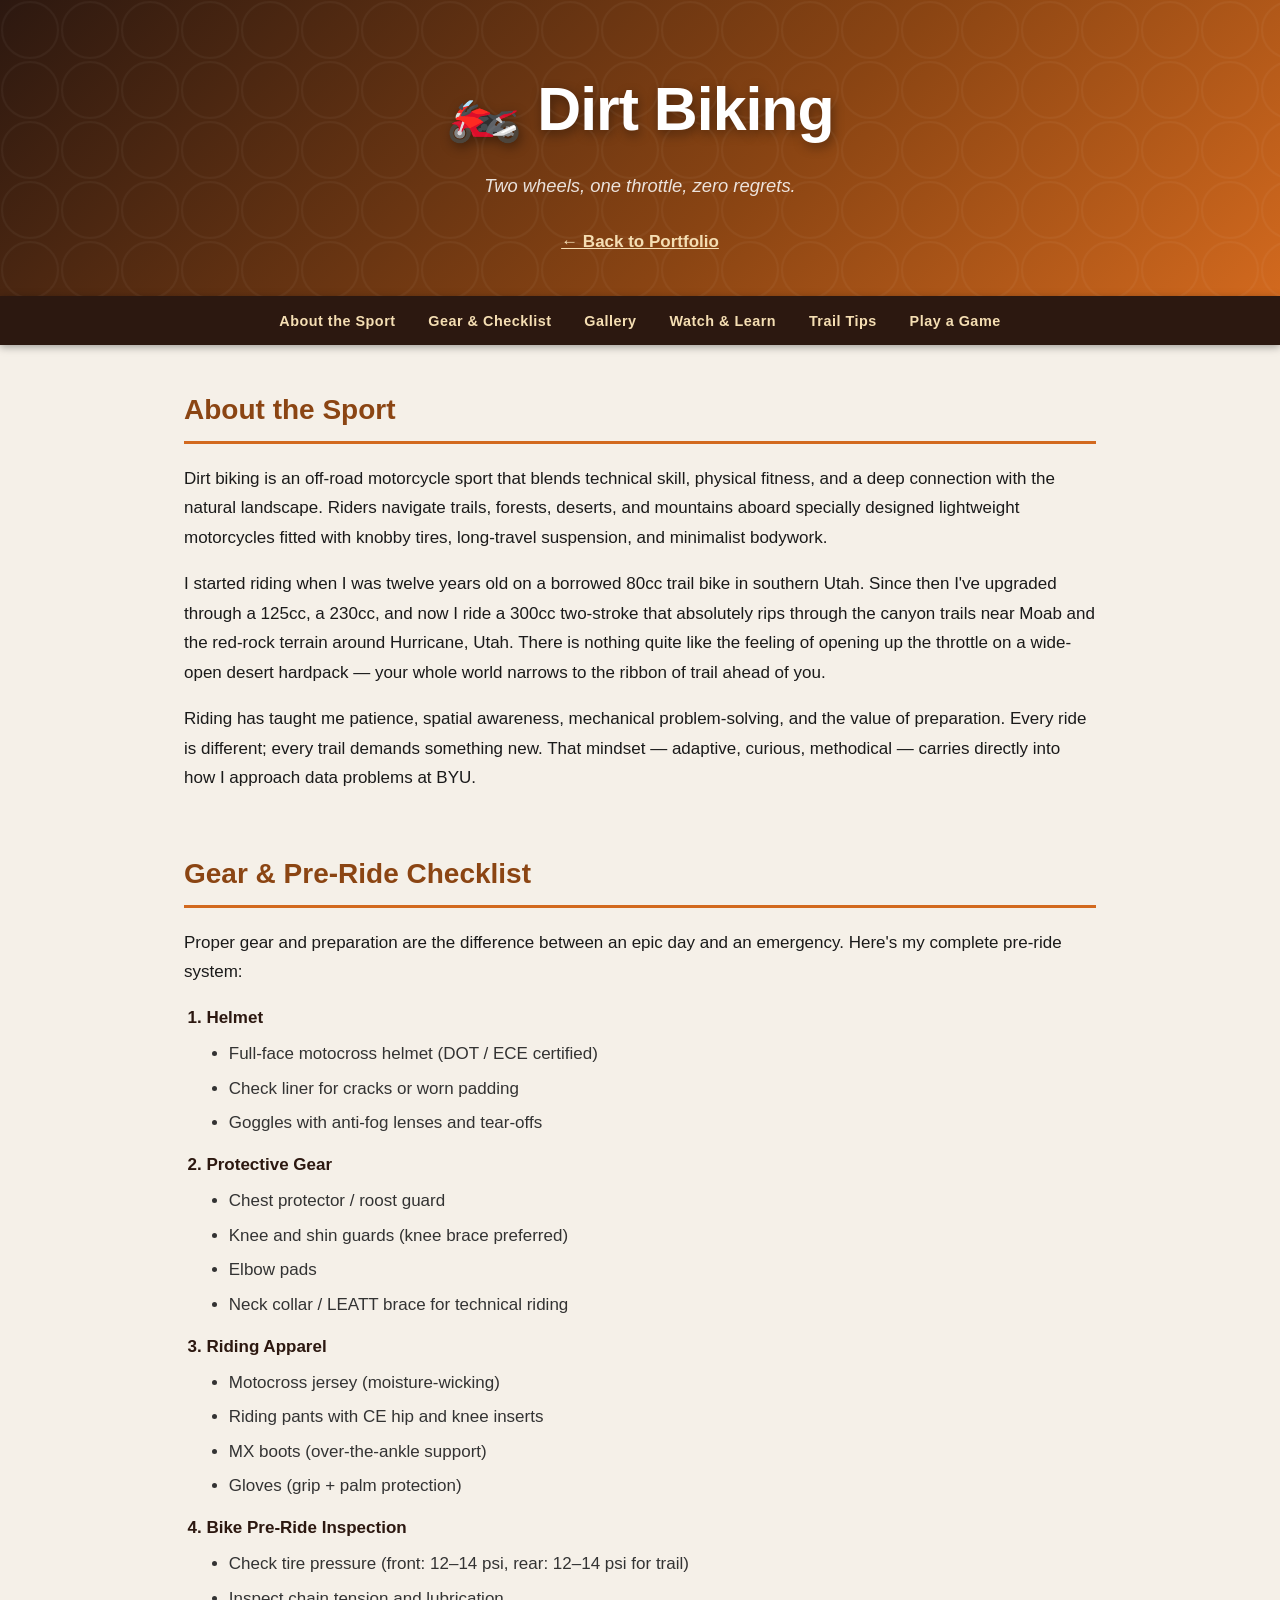
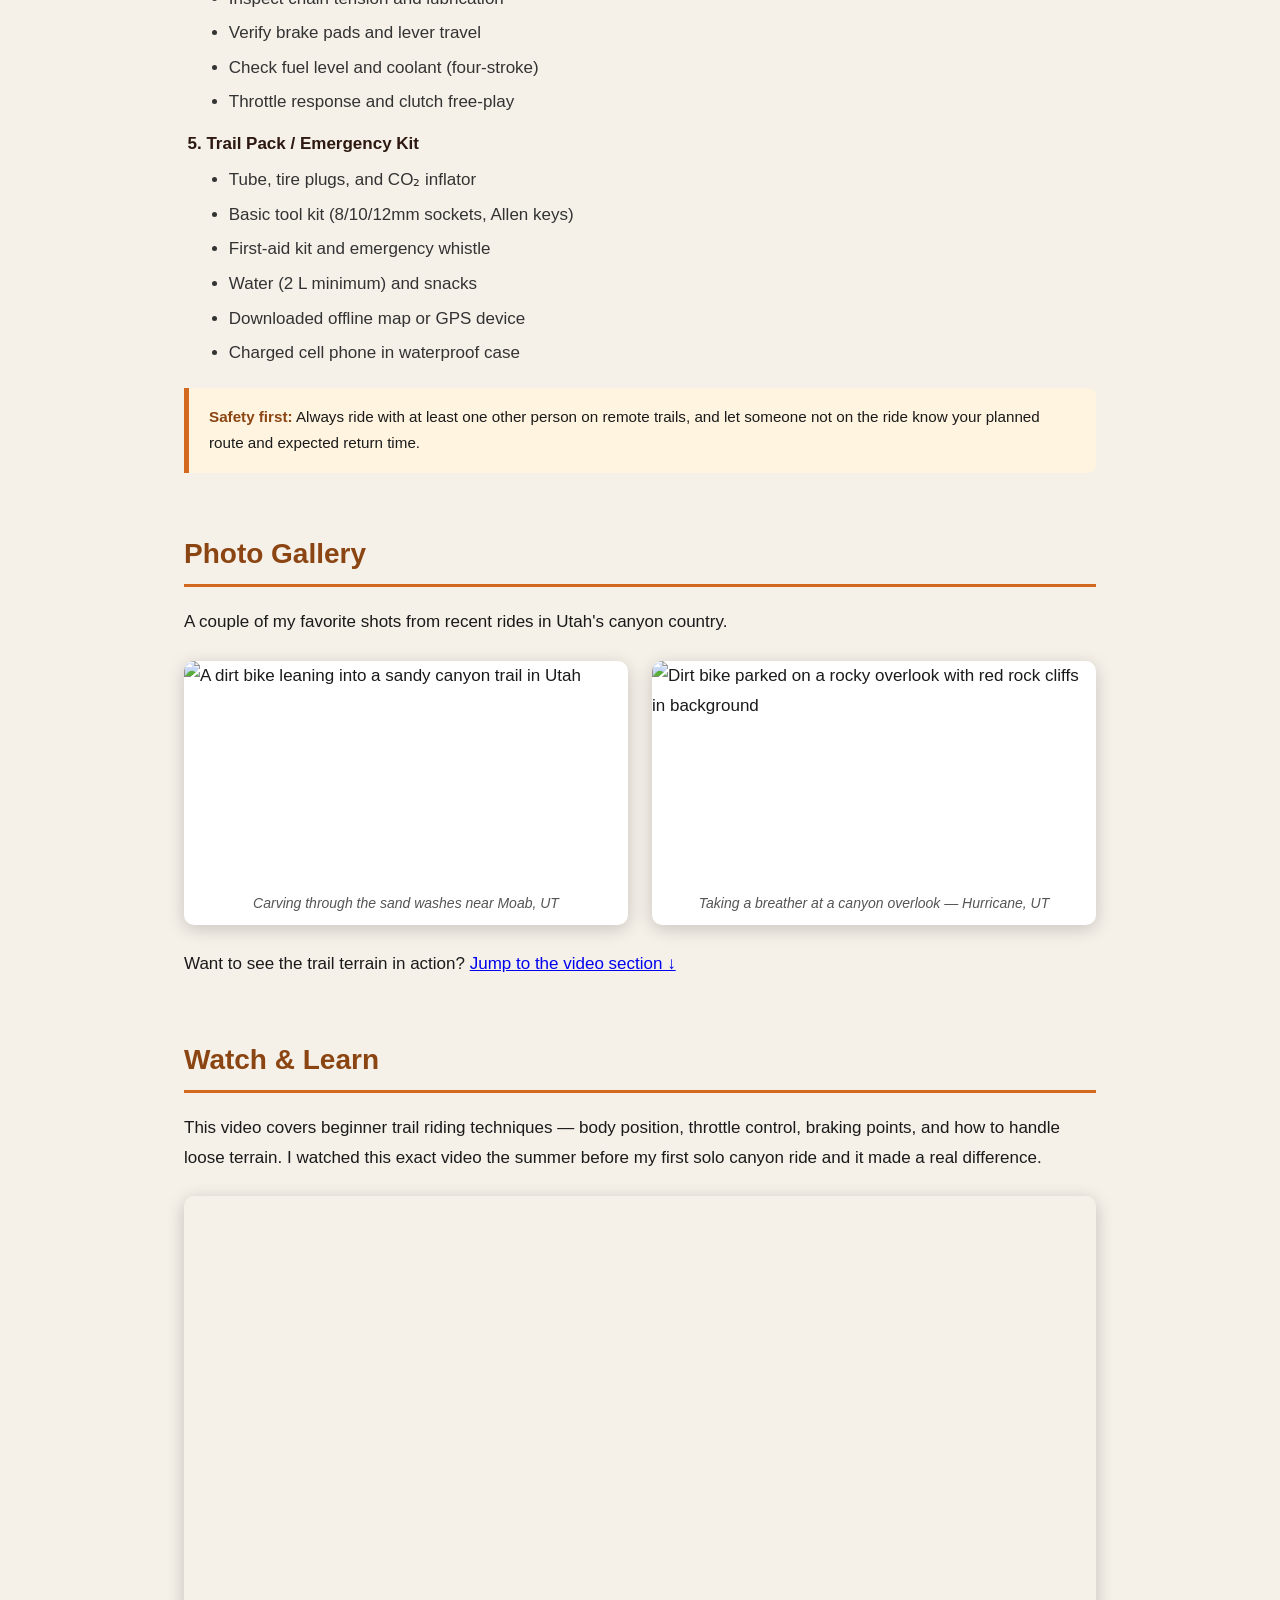
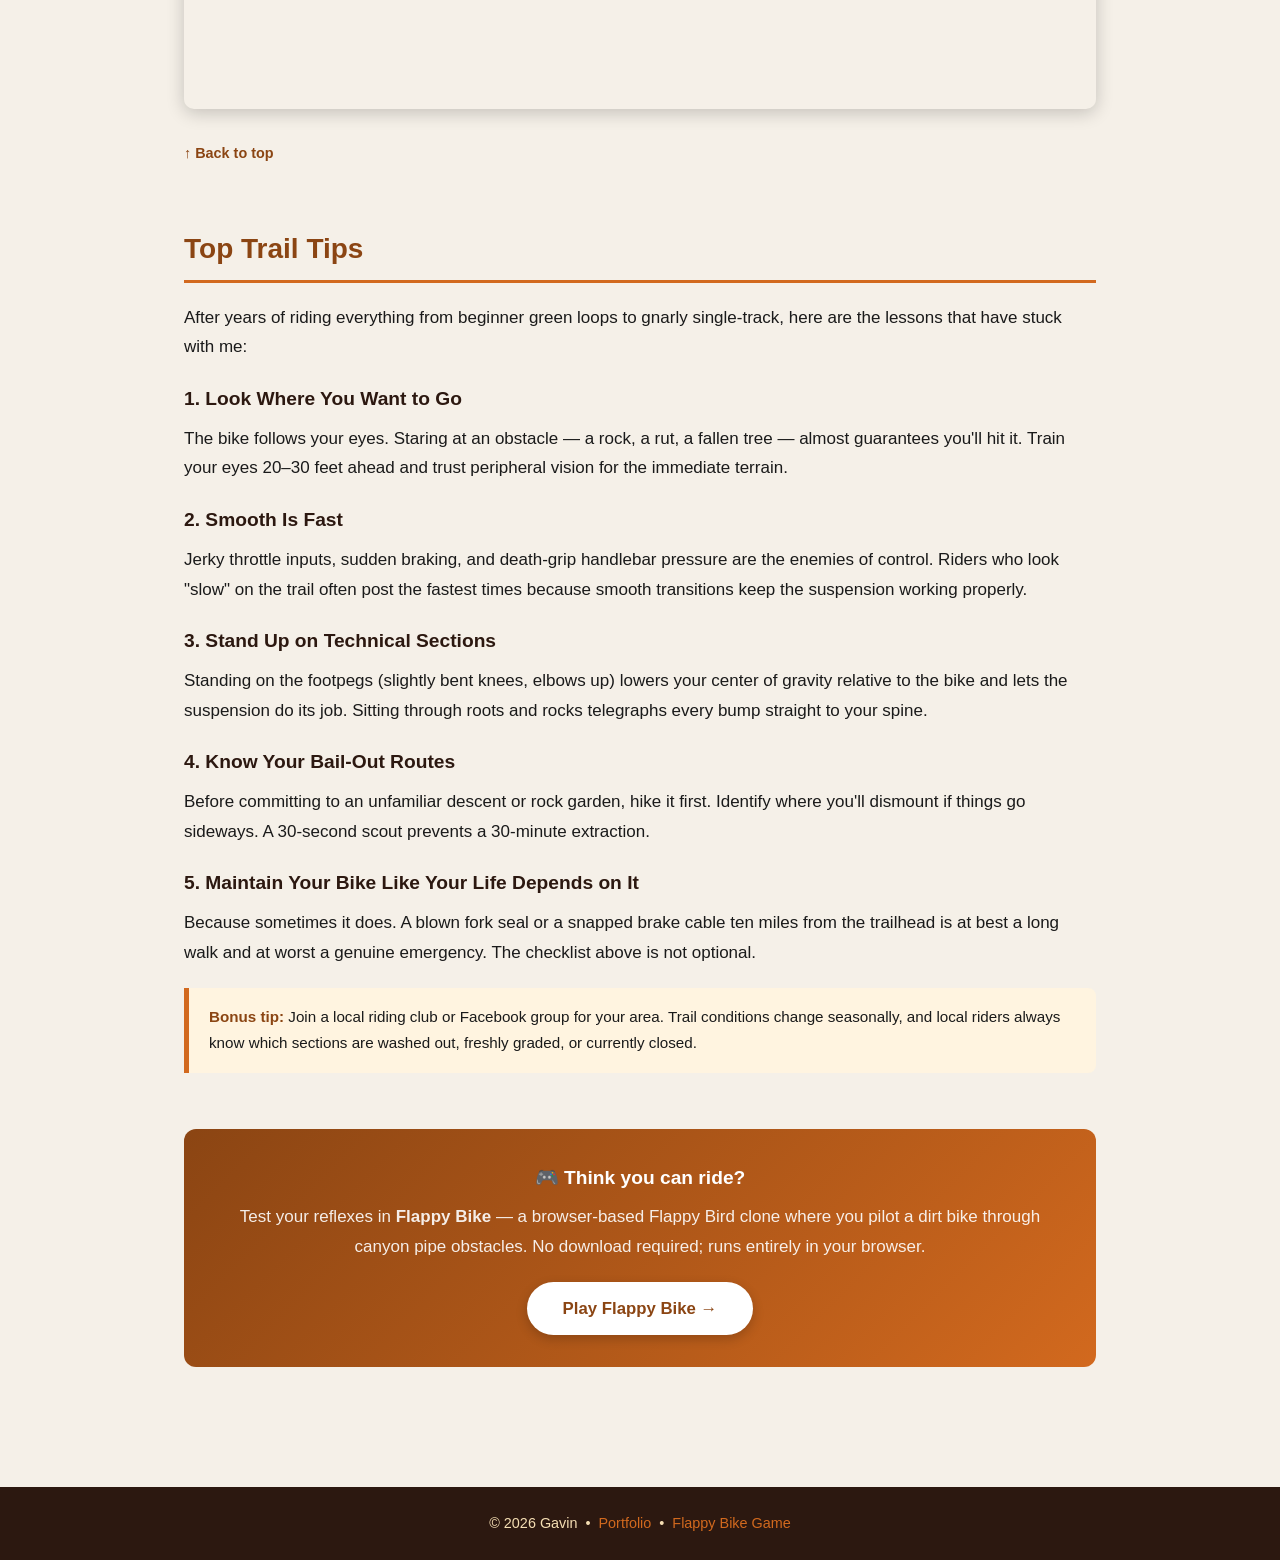
==== dirtbike.html @ 1ad8dff7 "Initial portfolio site for IS201 - index.html: Bootstrap portfolio (FitApp theme) with About, Skills" ====
<!DOCTYPE html>
<html lang="en">

<head>
    <meta charset="UTF-8">
    <meta name="viewport" content="width=device-width, initial-scale=1.0">
    <title>Dirt Biking – Gavin's Hobby Page</title>
    <!-- Custom stylesheet — NO Bootstrap used on this page -->
    <link rel="stylesheet" href="css/dirtbike.css">
</head>

<body>

    <!-- ═══════════ HERO HEADER ═══════════ -->
    <header class="site-header" id="top">
        <div class="container">
            <h1>&#x1F3CD;&#xFE0F; Dirt Biking</h1>
            <p class="tagline">Two wheels, one throttle, zero regrets.</p>
            <a href="index.html" style="color:#f5deb3;font-weight:600;text-decoration:underline;">&larr; Back to Portfolio</a>
        </div>
    </header>

    <!-- ═══════════ STICKY NAV ═══════════ -->
    <nav class="main-nav" aria-label="Page navigation">
        <ul>
            <li><a href="#about-sport">About the Sport</a></li>
            <li><a href="#gear">Gear &amp; Checklist</a></li>
            <li><a href="#gallery">Gallery</a></li>
            <li><a href="#watch">Watch &amp; Learn</a></li>
            <li><a href="#tips">Trail Tips</a></li>
            <li><a href="#game">Play a Game</a></li>
        </ul>
    </nav>

    <!-- ═══════════ MAIN CONTENT ═══════════ -->
    <main>
        <div class="container">

            <!-- ── About the Sport ── -->
            <section id="about-sport" class="anchor-target">
                <h2>About the Sport</h2>
                <p>
                    Dirt biking is an off-road motorcycle sport that blends technical skill, physical
                    fitness, and a deep connection with the natural landscape. Riders navigate trails,
                    forests, deserts, and mountains aboard specially designed lightweight motorcycles
                    fitted with knobby tires, long-travel suspension, and minimalist bodywork.
                </p>
                <p>
                    I started riding when I was twelve years old on a borrowed 80cc trail bike in
                    southern Utah. Since then I've upgraded through a 125cc, a 230cc, and now I ride
                    a 300cc two-stroke that absolutely rips through the canyon trails near Moab and
                    the red-rock terrain around Hurricane, Utah. There is nothing quite like the
                    feeling of opening up the throttle on a wide-open desert hardpack — your whole
                    world narrows to the ribbon of trail ahead of you.
                </p>
                <p>
                    Riding has taught me patience, spatial awareness, mechanical problem-solving, and
                    the value of preparation. Every ride is different; every trail demands something
                    new. That mindset — adaptive, curious, methodical — carries directly into how I
                    approach data problems at BYU.
                </p>
            </section>

            <!-- ── Gear & Checklist (ordered list with nested unordered list) ── -->
            <section id="gear" class="anchor-target">
                <h2>Gear &amp; Pre-Ride Checklist</h2>
                <p>
                    Proper gear and preparation are the difference between an epic day and an
                    emergency. Here's my complete pre-ride system:
                </p>

                <ol class="main-list">
                    <li>
                        Helmet
                        <ul>
                            <li>Full-face motocross helmet (DOT / ECE certified)</li>
                            <li>Check liner for cracks or worn padding</li>
                            <li>Goggles with anti-fog lenses and tear-offs</li>
                        </ul>
                    </li>
                    <li>
                        Protective Gear
                        <ul>
                            <li>Chest protector / roost guard</li>
                            <li>Knee and shin guards (knee brace preferred)</li>
                            <li>Elbow pads</li>
                            <li>Neck collar / LEATT brace for technical riding</li>
                        </ul>
                    </li>
                    <li>
                        Riding Apparel
                        <ul>
                            <li>Motocross jersey (moisture-wicking)</li>
                            <li>Riding pants with CE hip and knee inserts</li>
                            <li>MX boots (over-the-ankle support)</li>
                            <li>Gloves (grip + palm protection)</li>
                        </ul>
                    </li>
                    <li>
                        Bike Pre-Ride Inspection
                        <ul>
                            <li>Check tire pressure (front: 12–14 psi, rear: 12–14 psi for trail)</li>
                            <li>Inspect chain tension and lubrication</li>
                            <li>Verify brake pads and lever travel</li>
                            <li>Check fuel level and coolant (four-stroke)</li>
                            <li>Throttle response and clutch free-play</li>
                        </ul>
                    </li>
                    <li>
                        Trail Pack / Emergency Kit
                        <ul>
                            <li>Tube, tire plugs, and CO₂ inflator</li>
                            <li>Basic tool kit (8/10/12mm sockets, Allen keys)</li>
                            <li>First-aid kit and emergency whistle</li>
                            <li>Water (2 L minimum) and snacks</li>
                            <li>Downloaded offline map or GPS device</li>
                            <li>Charged cell phone in waterproof case</li>
                        </ul>
                    </li>
                </ol>

                <div class="callout">
                    <strong>Safety first:</strong> Always ride with at least one other person on
                    remote trails, and let someone not on the ride know your planned route and
                    expected return time.
                </div>
            </section>

            <!-- ── Gallery (two images) ── -->
            <section id="gallery" class="anchor-target">
                <h2>Photo Gallery</h2>
                <p>A couple of my favorite shots from recent rides in Utah's canyon country.</p>

                <div class="photo-grid">
                    <figure class="photo-card">
                        <!-- Royalty-free Unsplash dirt-bike image (no API key needed) -->
                        <img
                            src="https://images.unsplash.com/photo-1558618666-fcd25c85cd64?w=700&q=80"
                            alt="A dirt bike leaning into a sandy canyon trail in Utah">
                        <figcaption>Carving through the sand washes near Moab, UT</figcaption>
                    </figure>

                    <figure class="photo-card">
                        <img
                            src="https://images.unsplash.com/photo-1547623542-de3ff5941ddb?w=700&q=80"
                            alt="Dirt bike parked on a rocky overlook with red rock cliffs in background">
                        <figcaption>Taking a breather at a canyon overlook — Hurricane, UT</figcaption>
                    </figure>
                </div>

                <!-- On-page anchor target -->
                <p style="margin-top:1rem;">
                    Want to see the trail terrain in action?
                    <a href="#watch">Jump to the video section ↓</a>
                </p>
            </section>

            <!-- ── Embedded YouTube Video ── -->
            <section id="watch" class="anchor-target">
                <h2>Watch &amp; Learn</h2>
                <p>
                    This video covers beginner trail riding techniques — body position, throttle
                    control, braking points, and how to handle loose terrain. I watched this exact
                    video the summer before my first solo canyon ride and it made a real difference.
                </p>

                <div class="video-wrapper">
                    <!-- Embedded YouTube video (general dirt bike technique tutorial) -->
                    <iframe
                        src="https://www.youtube.com/embed/mKlp7j1JBSY"
                        title="Dirt Bike Trail Riding Tips for Beginners – YouTube"
                        allow="accelerometer; autoplay; clipboard-write; encrypted-media; gyroscope; picture-in-picture"
                        allowfullscreen>
                    </iframe>
                </div>

                <p class="back-to-top-wrap">
                    <a href="#top" class="back-to-top">&#8593; Back to top</a>
                </p>
            </section>

            <!-- ── Trail Tips ── -->
            <section id="tips" class="anchor-target">
                <h2>Top Trail Tips</h2>
                <p>
                    After years of riding everything from beginner green loops to gnarly single-track,
                    here are the lessons that have stuck with me:
                </p>

                <h3>1. Look Where You Want to Go</h3>
                <p>
                    The bike follows your eyes. Staring at an obstacle — a rock, a rut, a fallen tree
                    — almost guarantees you'll hit it. Train your eyes 20–30 feet ahead and trust
                    peripheral vision for the immediate terrain.
                </p>

                <h3>2. Smooth Is Fast</h3>
                <p>
                    Jerky throttle inputs, sudden braking, and death-grip handlebar pressure are the
                    enemies of control. Riders who look "slow" on the trail often post the fastest
                    times because smooth transitions keep the suspension working properly.
                </p>

                <h3>3. Stand Up on Technical Sections</h3>
                <p>
                    Standing on the footpegs (slightly bent knees, elbows up) lowers your center of
                    gravity relative to the bike and lets the suspension do its job. Sitting through
                    roots and rocks telegraphs every bump straight to your spine.
                </p>

                <h3>4. Know Your Bail-Out Routes</h3>
                <p>
                    Before committing to an unfamiliar descent or rock garden, hike it first. Identify
                    where you'll dismount if things go sideways. A 30-second scout prevents a 30-minute
                    extraction.
                </p>

                <h3>5. Maintain Your Bike Like Your Life Depends on It</h3>
                <p>
                    Because sometimes it does. A blown fork seal or a snapped brake cable ten miles
                    from the trailhead is at best a long walk and at worst a genuine emergency. The
                    checklist above is not optional.
                </p>

                <div class="callout">
                    <strong>Bonus tip:</strong> Join a local riding club or Facebook group for your
                    area. Trail conditions change seasonally, and local riders always know which
                    sections are washed out, freshly graded, or currently closed.
                </div>
            </section>

            <!-- ── Game CTA (link to flappybike.html) ── -->
            <section id="game" class="anchor-target">
                <div class="cta-box">
                    <h3>&#x1F3AE; Think you can ride?</h3>
                    <p>
                        Test your reflexes in <strong>Flappy Bike</strong> — a browser-based
                        Flappy Bird clone where you pilot a dirt bike through canyon pipe obstacles.
                        No download required; runs entirely in your browser.
                    </p>
                    <a href="flappybike.html" class="btn-game">Play Flappy Bike &rarr;</a>
                </div>
            </section>

        </div><!-- /container -->
    </main>

    <!-- ═══════════ FOOTER ═══════════ -->
    <footer>
        <p>
            &copy; 2026 Gavin &nbsp;&bull;&nbsp;
            <a href="index.html">Portfolio</a> &nbsp;&bull;&nbsp;
            <a href="flappybike.html">Flappy Bike Game</a>
        </p>
    </footer>

</body>
</html>
---- css/dirtbike.css ----
/* ============================================================
   dirtbike.css  –  styles for dirtbike.html
   No Bootstrap; hand-rolled from scratch.
   ============================================================ */

/* ── Reset / Base ── */
*, *::before, *::after { box-sizing: border-box; margin: 0; padding: 0; }

html { scroll-behavior: smooth; }

body {
    font-family: 'Segoe UI', Arial, sans-serif;
    font-size: 17px;
    line-height: 1.75;
    color: #1a1a1a;
    background-color: #f5f0e8;   /* warm sandy trail color */
}

/* ── Utility ── */
.container {
    max-width: 960px;
    margin: 0 auto;
    padding: 0 1.5rem;
}

.visually-hidden {
    position: absolute;
    width: 1px; height: 1px;
    overflow: hidden;
    clip: rect(0 0 0 0);
    white-space: nowrap;
}

/* ── Site Header / Hero ── */
header.site-header {
    background: linear-gradient(135deg, #2c1810 0%, #8b4513 60%, #d2691e 100%);
    color: #fff;
    padding: 3.5rem 1.5rem 2.5rem;
    text-align: center;
    position: relative;
    overflow: hidden;
}

header.site-header::before {
    content: '';
    position: absolute;
    inset: 0;
    background: url("data:image/svg+xml,%3Csvg xmlns='http://www.w3.org/2000/svg' width='60' height='60'%3E%3Ccircle cx='30' cy='30' r='28' fill='none' stroke='rgba(255,255,255,.04)' stroke-width='2'/%3E%3C/svg%3E") repeat;
    pointer-events: none;
}

header.site-header h1 {
    font-size: clamp(2rem, 6vw, 3.8rem);
    font-weight: 800;
    letter-spacing: -1px;
    text-shadow: 2px 4px 12px rgba(0,0,0,.4);
    margin-bottom: .5rem;
}

header.site-header .tagline {
    font-size: 1.15rem;
    opacity: .85;
    font-style: italic;
    margin-bottom: 1.5rem;
}

/* ── Nav Bar ── */
nav.main-nav {
    background: #2c1810;
    position: sticky;
    top: 0;
    z-index: 100;
    box-shadow: 0 2px 8px rgba(0,0,0,.35);
}

nav.main-nav ul {
    list-style: none;
    display: flex;
    flex-wrap: wrap;
    justify-content: center;
    gap: .25rem;
    padding: .6rem 1rem;
}

nav.main-nav a {
    color: #f5deb3;
    text-decoration: none;
    padding: .35rem .9rem;
    border-radius: 4px;
    font-size: .9rem;
    font-weight: 600;
    letter-spacing: .5px;
    transition: background .2s, color .2s;
}

nav.main-nav a:hover,
nav.main-nav a:focus {
    background: #d2691e;
    color: #fff;
}

/* ── Main Content ── */
main { padding: 2.5rem 0 4rem; }

section { margin-bottom: 3.5rem; }

section h2 {
    font-size: 1.75rem;
    font-weight: 700;
    color: #8b4513;
    border-bottom: 3px solid #d2691e;
    padding-bottom: .4rem;
    margin-bottom: 1.25rem;
}

section h3 {
    font-size: 1.2rem;
    font-weight: 700;
    color: #2c1810;
    margin: 1.25rem 0 .5rem;
}

section p { margin-bottom: 1rem; }

/* ── Images ── */
.photo-grid {
    display: grid;
    grid-template-columns: repeat(auto-fit, minmax(280px, 1fr));
    gap: 1.5rem;
    margin: 1.5rem 0;
}

.photo-card {
    border-radius: 10px;
    overflow: hidden;
    box-shadow: 0 4px 18px rgba(0,0,0,.18);
    background: #fff;
}

.photo-card img {
    width: 100%;
    height: 220px;
    object-fit: cover;
    display: block;
}

.photo-card figcaption {
    padding: .6rem 1rem;
    font-size: .875rem;
    color: #555;
    text-align: center;
    font-style: italic;
}

/* ── Lists ── */
ol.main-list {
    padding-left: 1.4rem;
    margin: 1rem 0;
}

ol.main-list > li {
    margin-bottom: .75rem;
    font-weight: 600;
    color: #2c1810;
}

ol.main-list > li ul {
    list-style: disc;
    padding-left: 1.4rem;
    margin-top: .4rem;
}

ol.main-list > li ul li {
    font-weight: 400;
    color: #333;
    margin-bottom: .3rem;
}

/* ── Video wrapper ── */
.video-wrapper {
    position: relative;
    padding-bottom: 56.25%;
    height: 0;
    overflow: hidden;
    border-radius: 10px;
    box-shadow: 0 4px 18px rgba(0,0,0,.2);
    margin: 1.5rem 0;
}

.video-wrapper iframe {
    position: absolute;
    top: 0; left: 0;
    width: 100%; height: 100%;
    border: none;
}

/* ── Anchor highlight ── */
.anchor-target {
    scroll-margin-top: 70px;
}

/* ── Callout / tip box ── */
.callout {
    background: #fff4e0;
    border-left: 5px solid #d2691e;
    border-radius: 0 8px 8px 0;
    padding: 1rem 1.25rem;
    margin: 1.25rem 0;
    font-size: .95rem;
}

.callout strong { color: #8b4513; }

/* ── CTA / Game link ── */
.cta-box {
    background: linear-gradient(135deg, #8b4513, #d2691e);
    color: #fff;
    border-radius: 12px;
    padding: 2rem;
    text-align: center;
    margin-top: 1.5rem;
}

.cta-box h3 { color: #fff; margin-top: 0; }
.cta-box p  { opacity: .9; margin-bottom: 1.25rem; }

.btn-game {
    display: inline-block;
    background: #fff;
    color: #8b4513;
    font-weight: 700;
    font-size: 1.05rem;
    padding: .75rem 2.2rem;
    border-radius: 50px;
    text-decoration: none;
    box-shadow: 0 4px 12px rgba(0,0,0,.2);
    transition: transform .2s, box-shadow .2s;
}

.btn-game:hover, .btn-game:focus {
    transform: translateY(-3px);
    box-shadow: 0 7px 20px rgba(0,0,0,.3);
}

/* ── Back-to-top anchor link ── */
.back-to-top {
    display: inline-block;
    color: #8b4513;
    font-weight: 600;
    text-decoration: none;
    font-size: .9rem;
    margin-top: .5rem;
}

.back-to-top:hover { text-decoration: underline; }

/* ── Footer ── */
footer {
    background: #2c1810;
    color: #f5deb3;
    text-align: center;
    padding: 1.5rem 1rem;
    font-size: .9rem;
}

footer a { color: #d2691e; text-decoration: none; }
footer a:hover { text-decoration: underline; }

/* ── Responsive tweaks ── */
@media (max-width: 600px) {
    header.site-header { padding: 2.5rem 1rem 2rem; }
    section h2         { font-size: 1.45rem; }
}
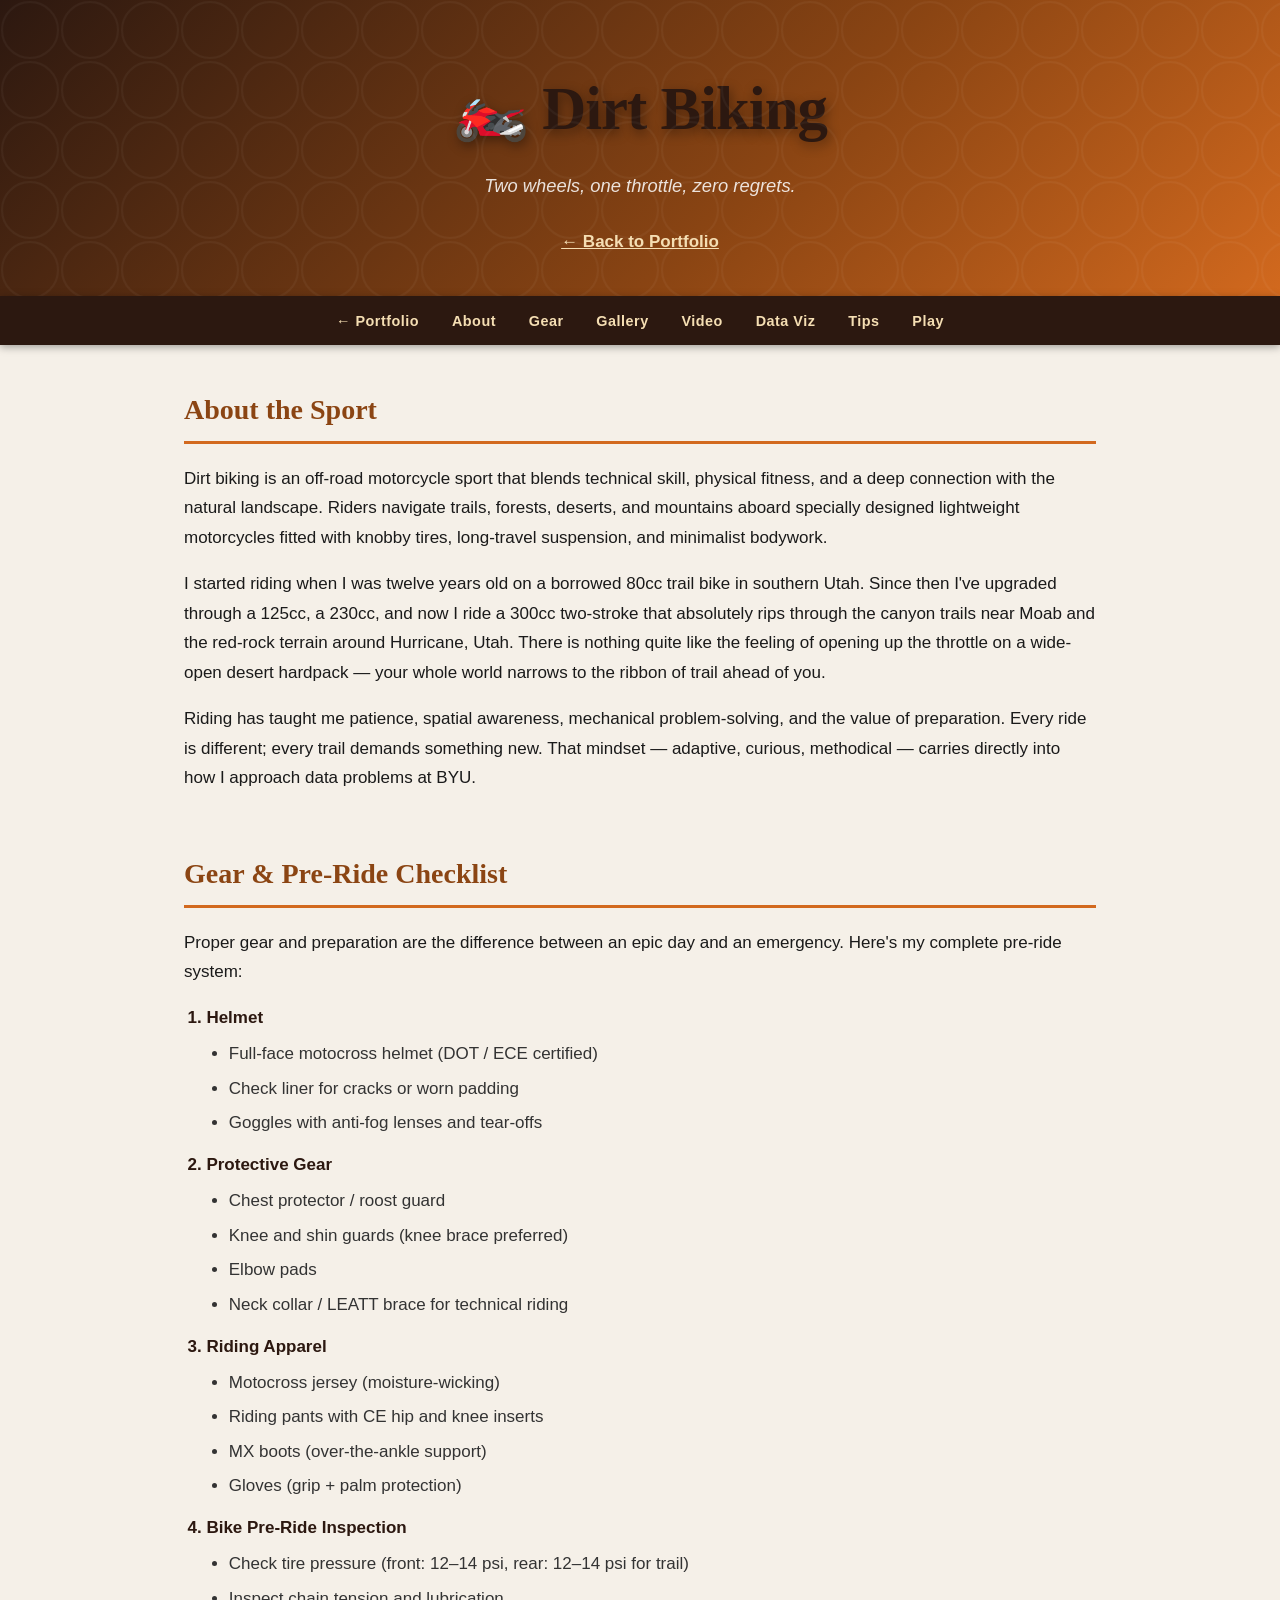
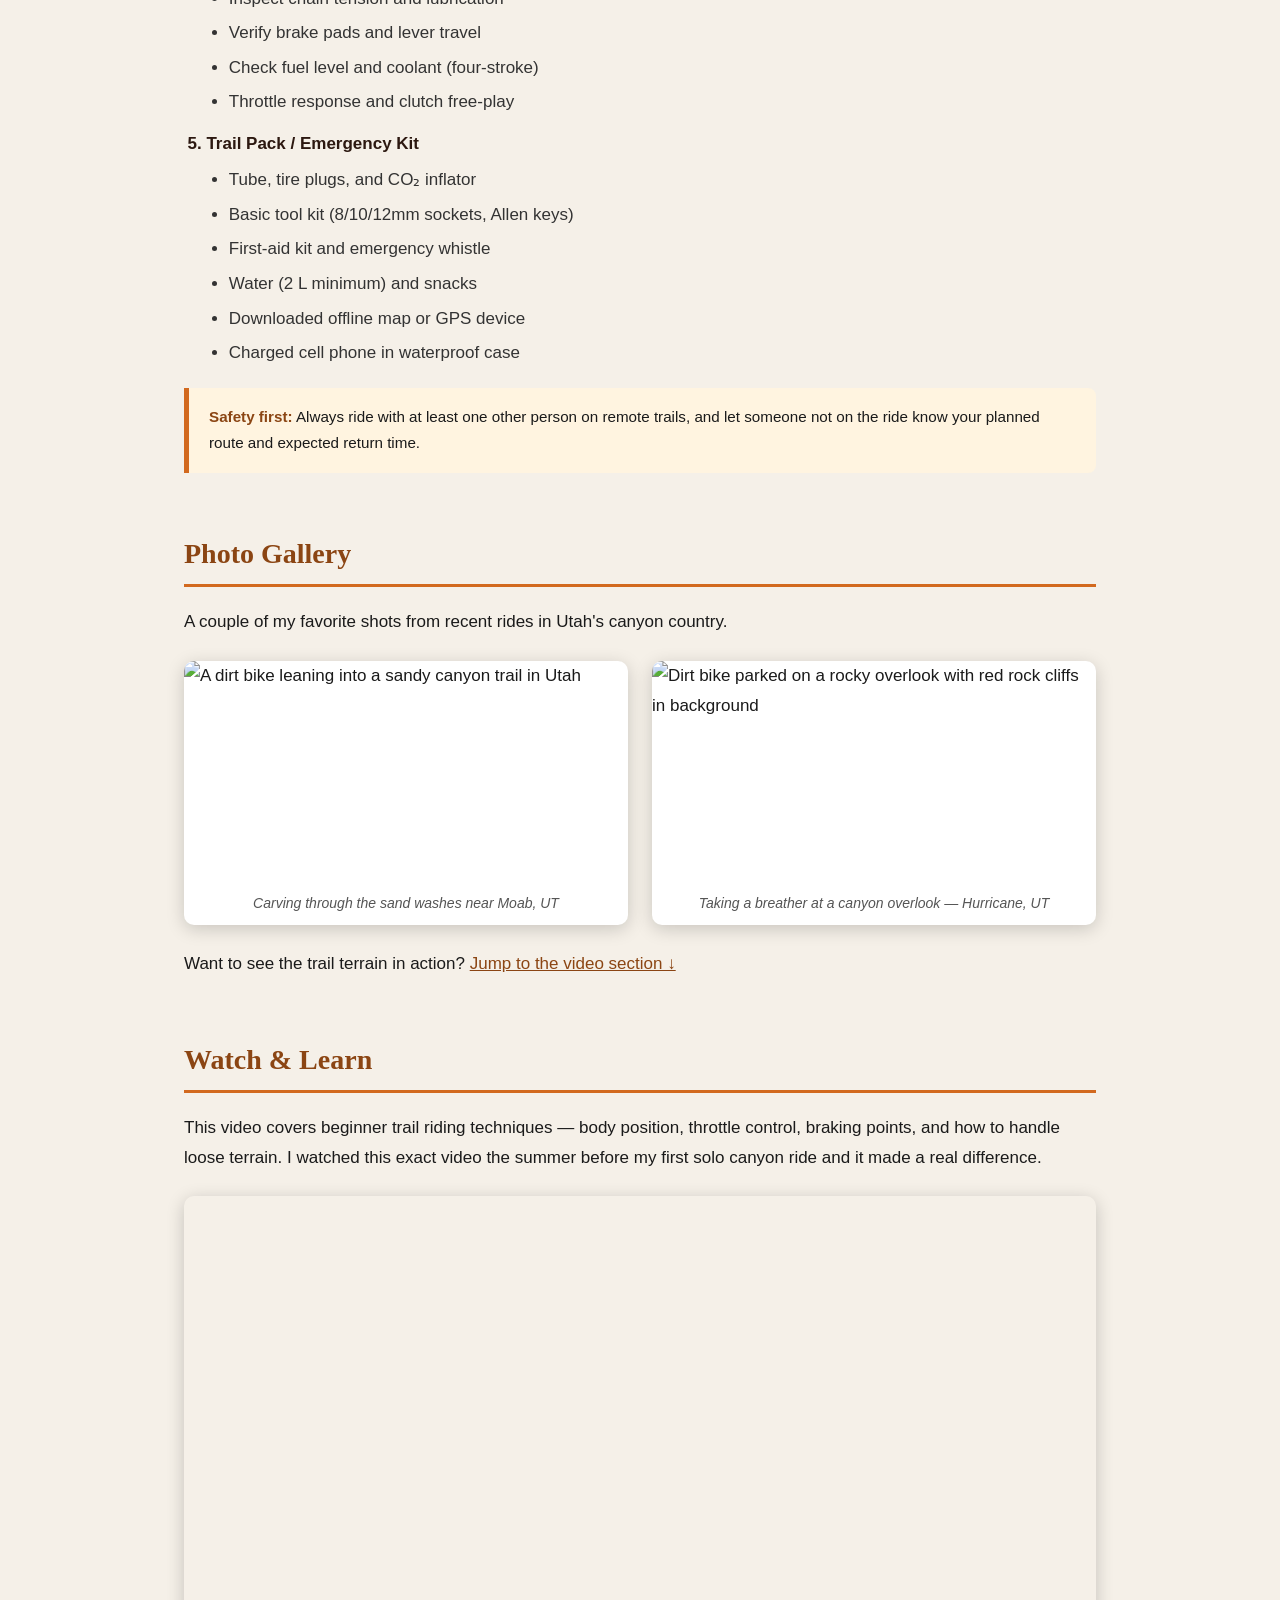
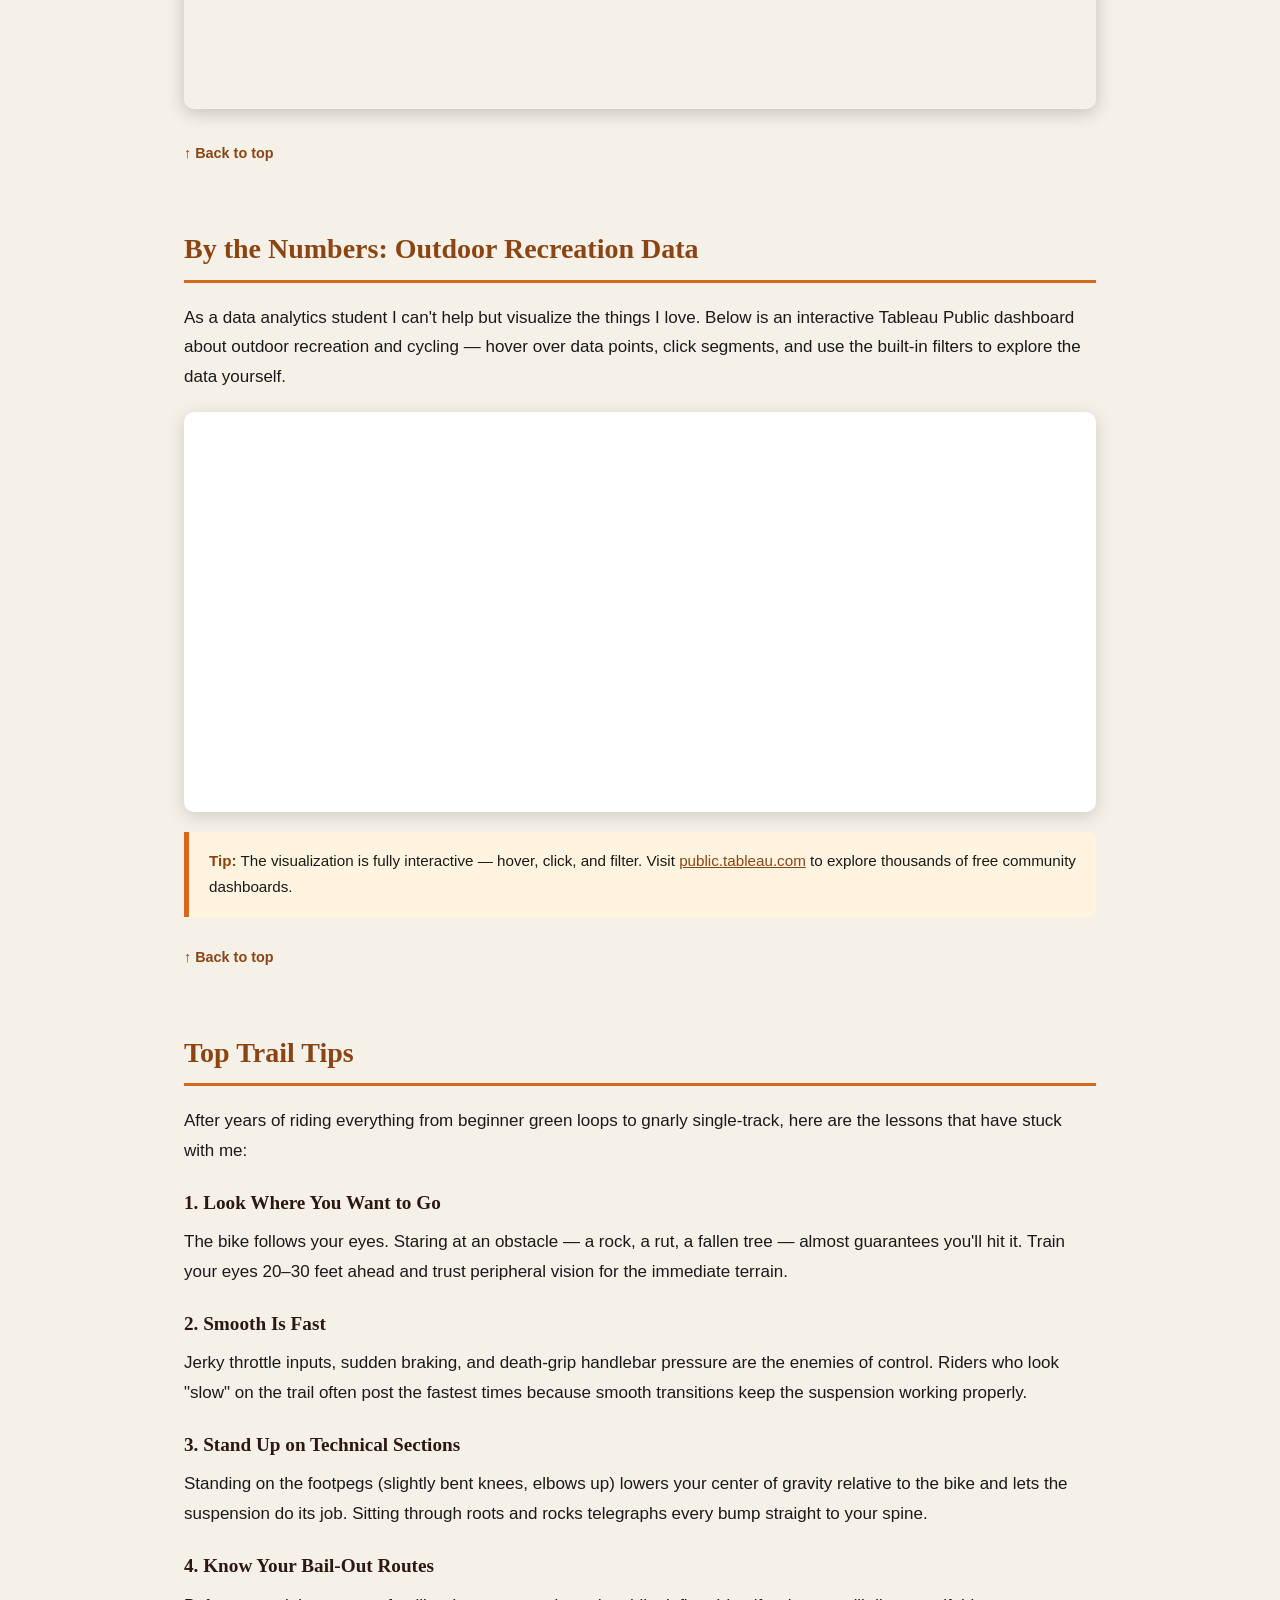
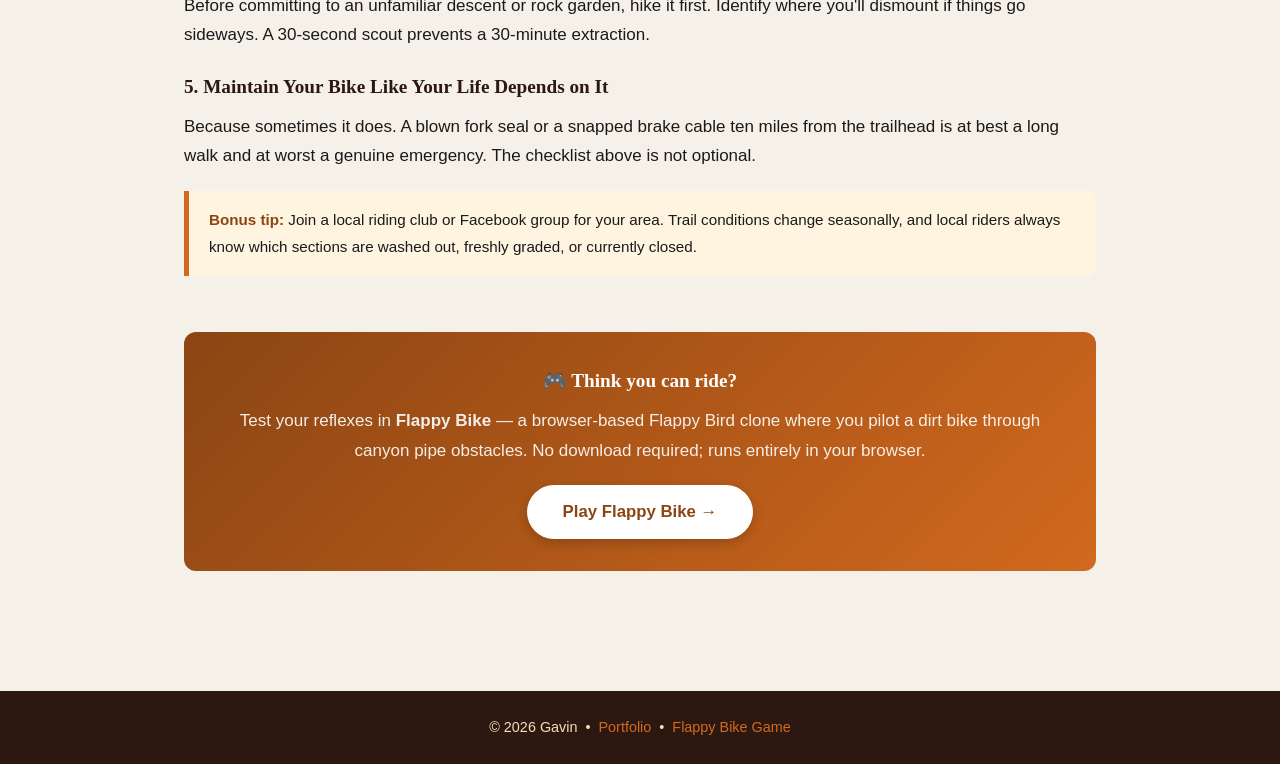
==== commit 9d054bb8: "Simplify portfolio, add game to home page, add Tableau embed - index.html: cut to 3 sections (Hero, " ====
--- a/dirtbike.html
+++ b/dirtbike.html
@@ -23,12 +23,14 @@
     <!-- ═══════════ STICKY NAV ═══════════ -->
     <nav class="main-nav" aria-label="Page navigation">
         <ul>
-            <li><a href="#about-sport">About the Sport</a></li>
-            <li><a href="#gear">Gear &amp; Checklist</a></li>
+            <li><a href="index.html">&#8592; Portfolio</a></li>
+            <li><a href="#about-sport">About</a></li>
+            <li><a href="#gear">Gear</a></li>
             <li><a href="#gallery">Gallery</a></li>
-            <li><a href="#watch">Watch &amp; Learn</a></li>
-            <li><a href="#tips">Trail Tips</a></li>
-            <li><a href="#game">Play a Game</a></li>
+            <li><a href="#watch">Video</a></li>
+            <li><a href="#data">Data Viz</a></li>
+            <li><a href="#tips">Tips</a></li>
+            <li><a href="#game">Play</a></li>
         </ul>
     </nav>
 
@@ -175,6 +177,72 @@
                 </div>
 
                 <p class="back-to-top-wrap">
+                    <a href="#top" class="back-to-top">&#8593; Back to top</a>
+                </p>
+            </section>
+
+            <!-- ── Tableau Data Visualization ── -->
+            <section id="data" class="anchor-target">
+                <h2>By the Numbers: Outdoor Recreation Data</h2>
+                <p>
+                    As a data analytics student I can't help but visualize the things I love.
+                    Below is an interactive Tableau Public dashboard about outdoor recreation
+                    and cycling — hover over data points, click segments, and use the built-in
+                    filters to explore the data yourself.
+                </p>
+
+                <!--
+                    TABLEAU EMBED
+                    To swap this for a different viz:
+                      1. Go to public.tableau.com and open any visualization.
+                      2. Click the Share icon → "Embed Code".
+                      3. Paste the <object> block below in place of this one
+                         and update the script's getElementById() ID to match.
+                -->
+                <div class="tableau-wrap">
+                    <div class='tableauPlaceholder' id='viz1700000000001' style='position:relative'>
+                        <noscript>
+                            <a href='https://public.tableau.com/'>
+                                <img alt='Outdoor Recreation Dashboard'
+                                     src='https://public.tableau.com/static/images/XX/XX/1_rss.png'
+                                     style='border:none' />
+                            </a>
+                        </noscript>
+                        <object class='tableauViz' style='display:none;'>
+                            <param name='host_url'            value='https%3A%2F%2Fpublic.tableau.com%2F' />
+                            <param name='embed_code_version'  value='3' />
+                            <param name='site_root'           value='' />
+                            <param name='name'                value='OutdoorRecreationbyState/Dashboard1' />
+                            <param name='tabs'                value='no' />
+                            <param name='toolbar'             value='yes' />
+                            <param name='animate_transition'  value='yes' />
+                            <param name='display_static_image' value='yes' />
+                            <param name='display_spinner'     value='yes' />
+                            <param name='display_overlay'     value='yes' />
+                            <param name='display_count'       value='yes' />
+                            <param name='language'            value='en-US' />
+                        </object>
+                    </div>
+                    <script type='text/javascript'>
+                        (function() {
+                            var divElement  = document.getElementById('viz1700000000001');
+                            var vizElement  = divElement.getElementsByTagName('object')[0];
+                            vizElement.style.width  = '100%';
+                            vizElement.style.height = Math.round(divElement.offsetWidth * 0.65) + 'px';
+                            var scriptElement       = document.createElement('script');
+                            scriptElement.src       = 'https://public.tableau.com/javascripts/api/viz_v1.js';
+                            vizElement.parentNode.insertBefore(scriptElement, vizElement);
+                        })();
+                    </script>
+                </div>
+
+                <div class="callout" style="margin-top:1rem;">
+                    <strong>Tip:</strong> The visualization is fully interactive — hover, click, and filter.
+                    Visit <a href="https://public.tableau.com" target="_blank" style="color:#8b4513;">public.tableau.com</a>
+                    to explore thousands of free community dashboards.
+                </div>
+
+                <p class="back-to-top-wrap" style="margin-top:.75rem;">
                     <a href="#top" class="back-to-top">&#8593; Back to top</a>
                 </p>
             </section>
--- a/css/dirtbike.css
+++ b/css/dirtbike.css
@@ -8,12 +8,28 @@
 
 html { scroll-behavior: smooth; }
 
+/* STYLE 1: body — font-family + font-color + background-color */
 body {
-    font-family: 'Segoe UI', Arial, sans-serif;
+    font-family: 'Segoe UI', Arial, sans-serif;   /* font-family definition */
     font-size: 17px;
     line-height: 1.75;
-    color: #1a1a1a;
-    background-color: #f5f0e8;   /* warm sandy trail color */
+    color: #1a1a1a;                               /* font-color definition */
+    background-color: #f5f0e8;                    /* custom background color */
+}
+
+/* STYLE 2: headings — font-family override + font-color */
+h1, h2, h3, h4, h5, h6 {
+    font-family: Georgia, 'Times New Roman', serif;  /* different font-family for headings */
+    color: #2c1810;                                  /* font-color definition */
+}
+
+/* STYLE 3: links — font-color */
+a {
+    color: #8b4513;                               /* font-color for links */
+}
+
+a:hover {
+    color: #d2691e;
 }
 
 /* ── Utility ── */
@@ -242,6 +258,16 @@
     box-shadow: 0 7px 20px rgba(0,0,0,.3);
 }
 
+/* STYLE 4 (div for positioning): Tableau embed container */
+.tableau-wrap {
+    background: #fff;
+    border-radius: 10px;
+    overflow: hidden;
+    box-shadow: 0 4px 18px rgba(0,0,0,.15);
+    min-height: 400px;
+    margin: 1.25rem 0;
+}
+
 /* ── Back-to-top anchor link ── */
 .back-to-top {
     display: inline-block;
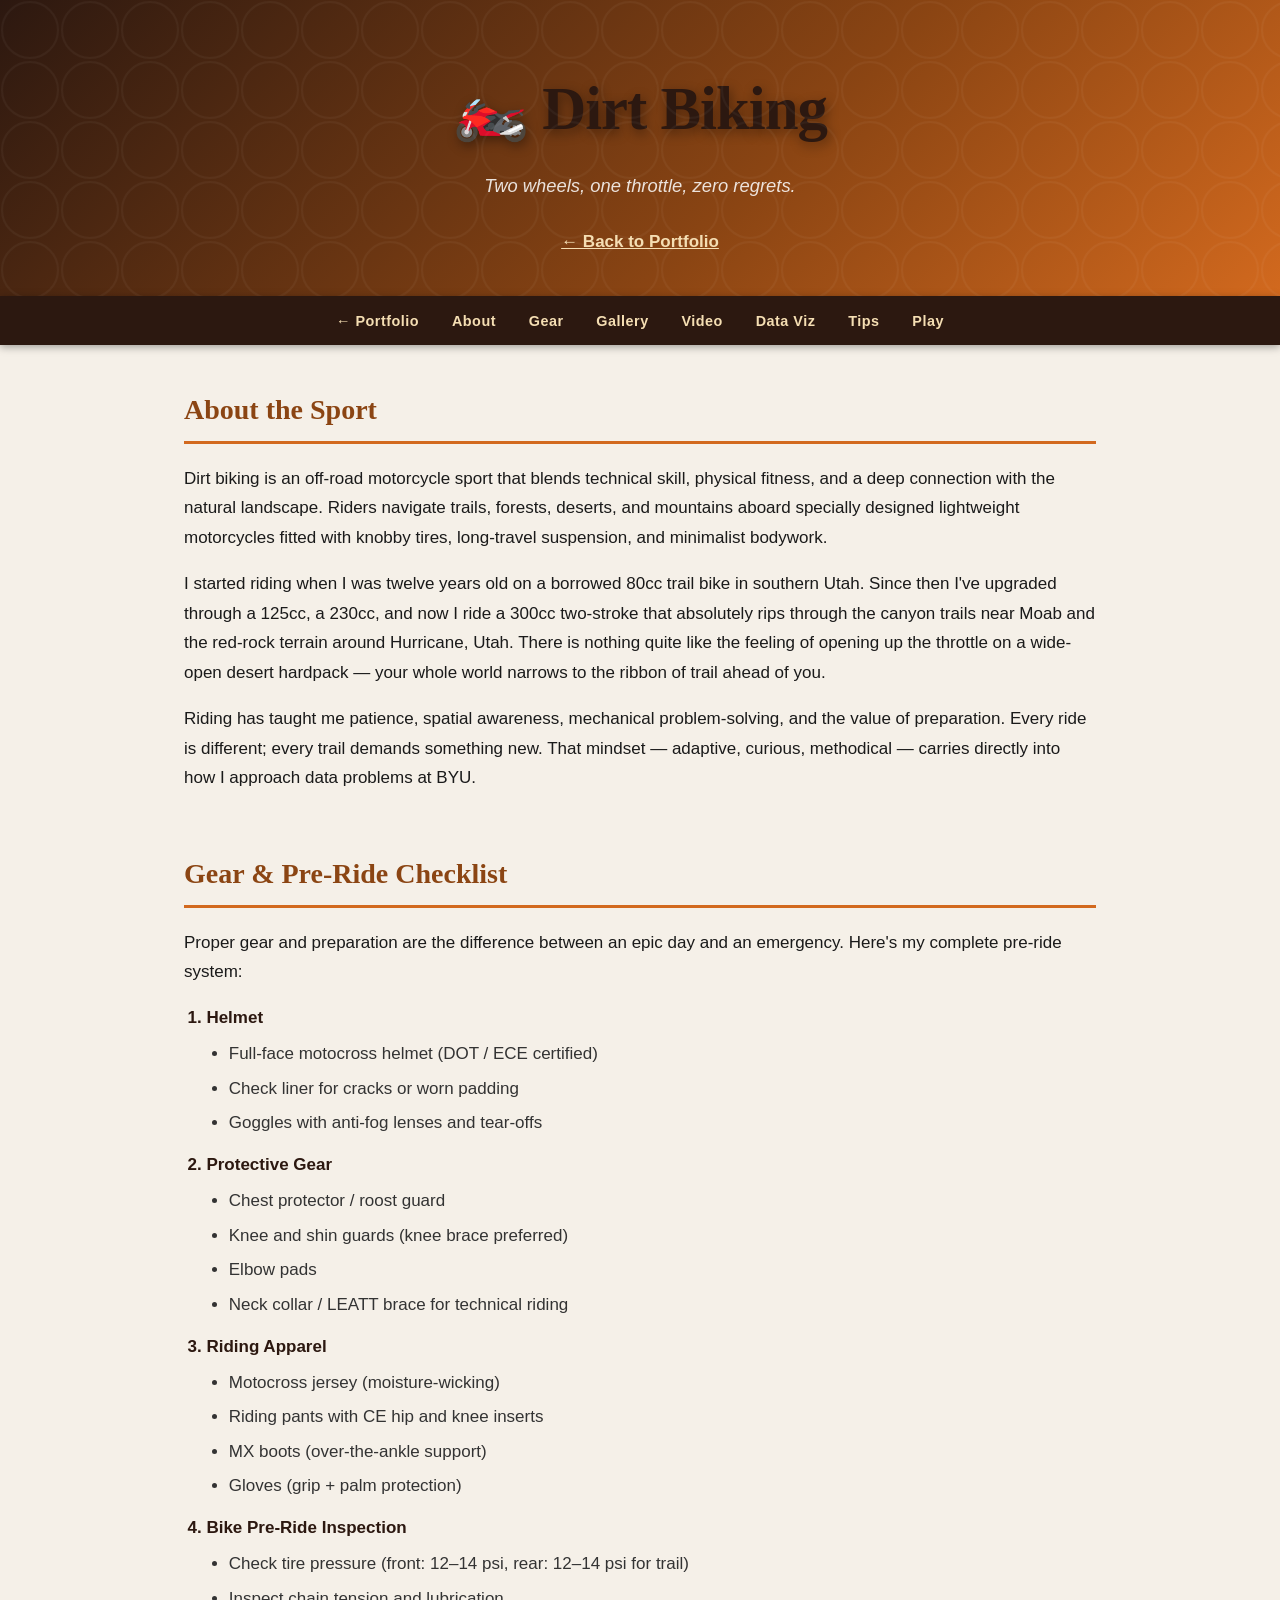
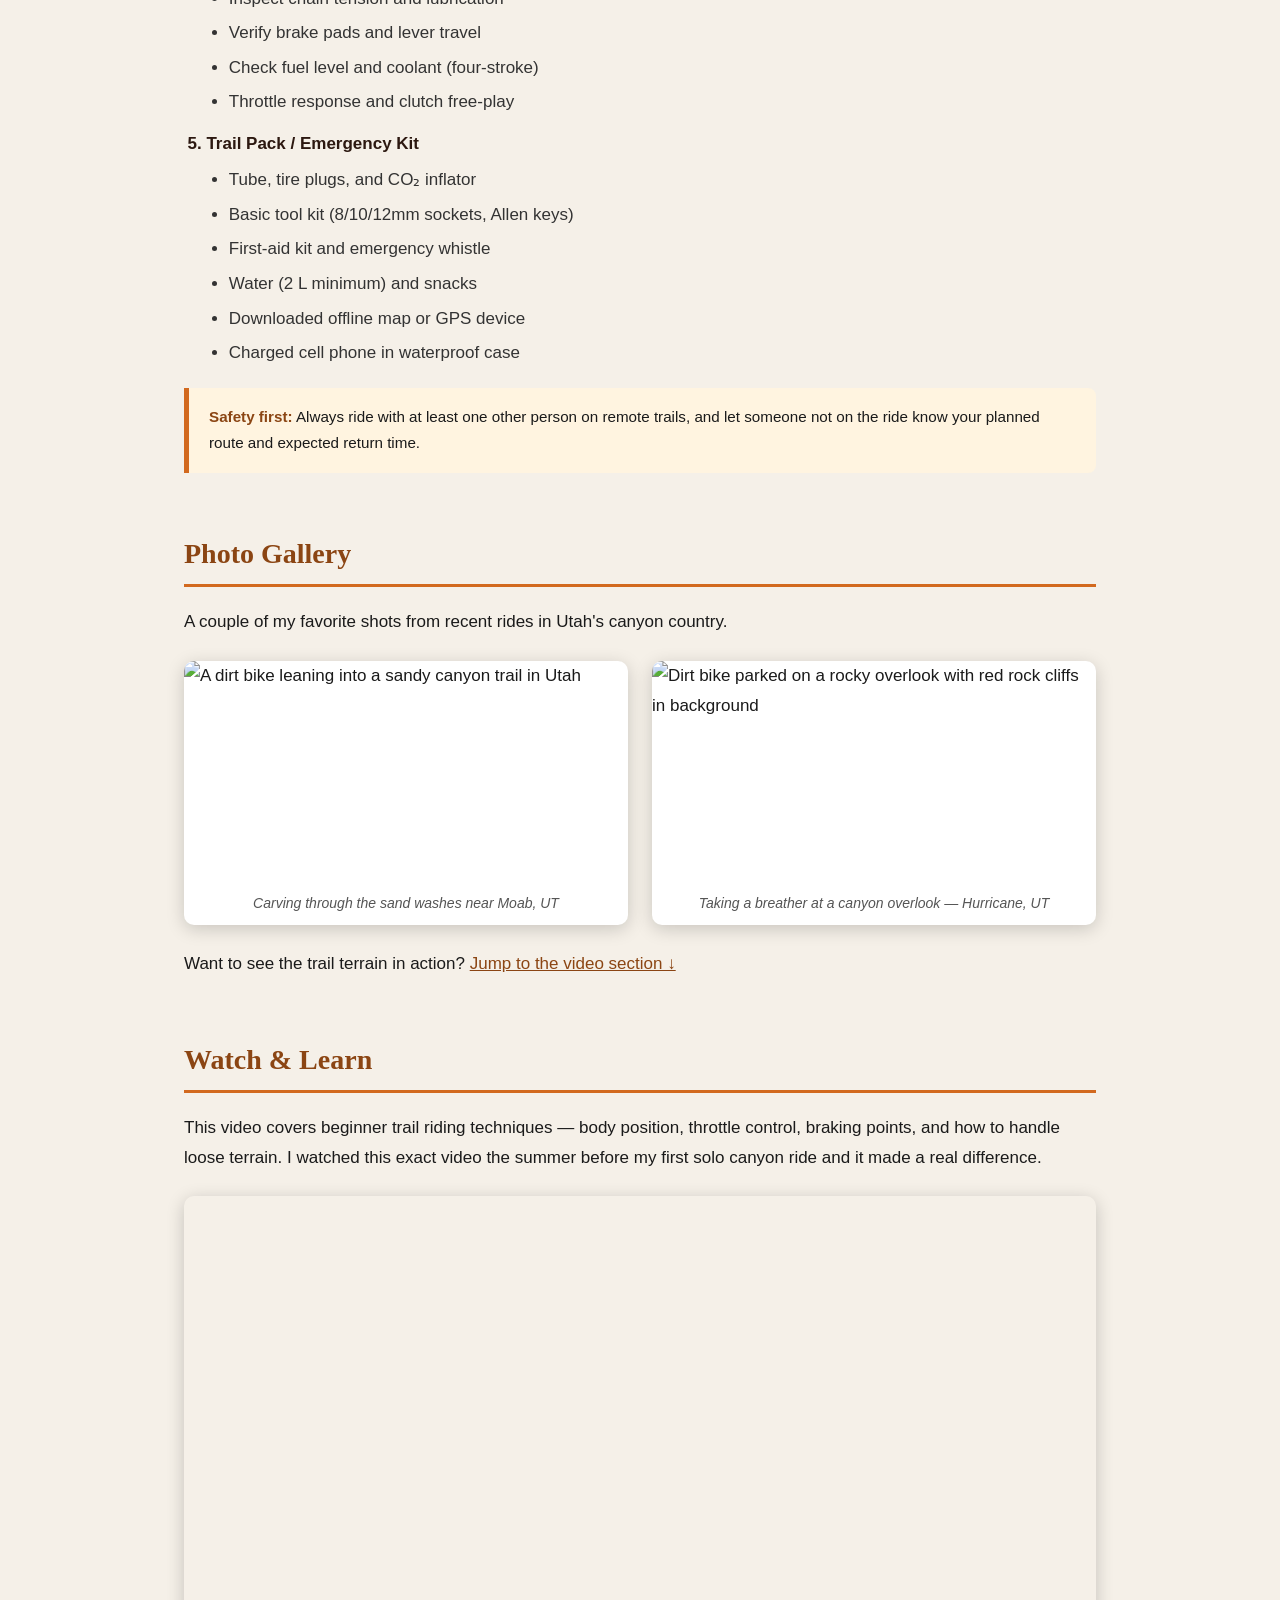
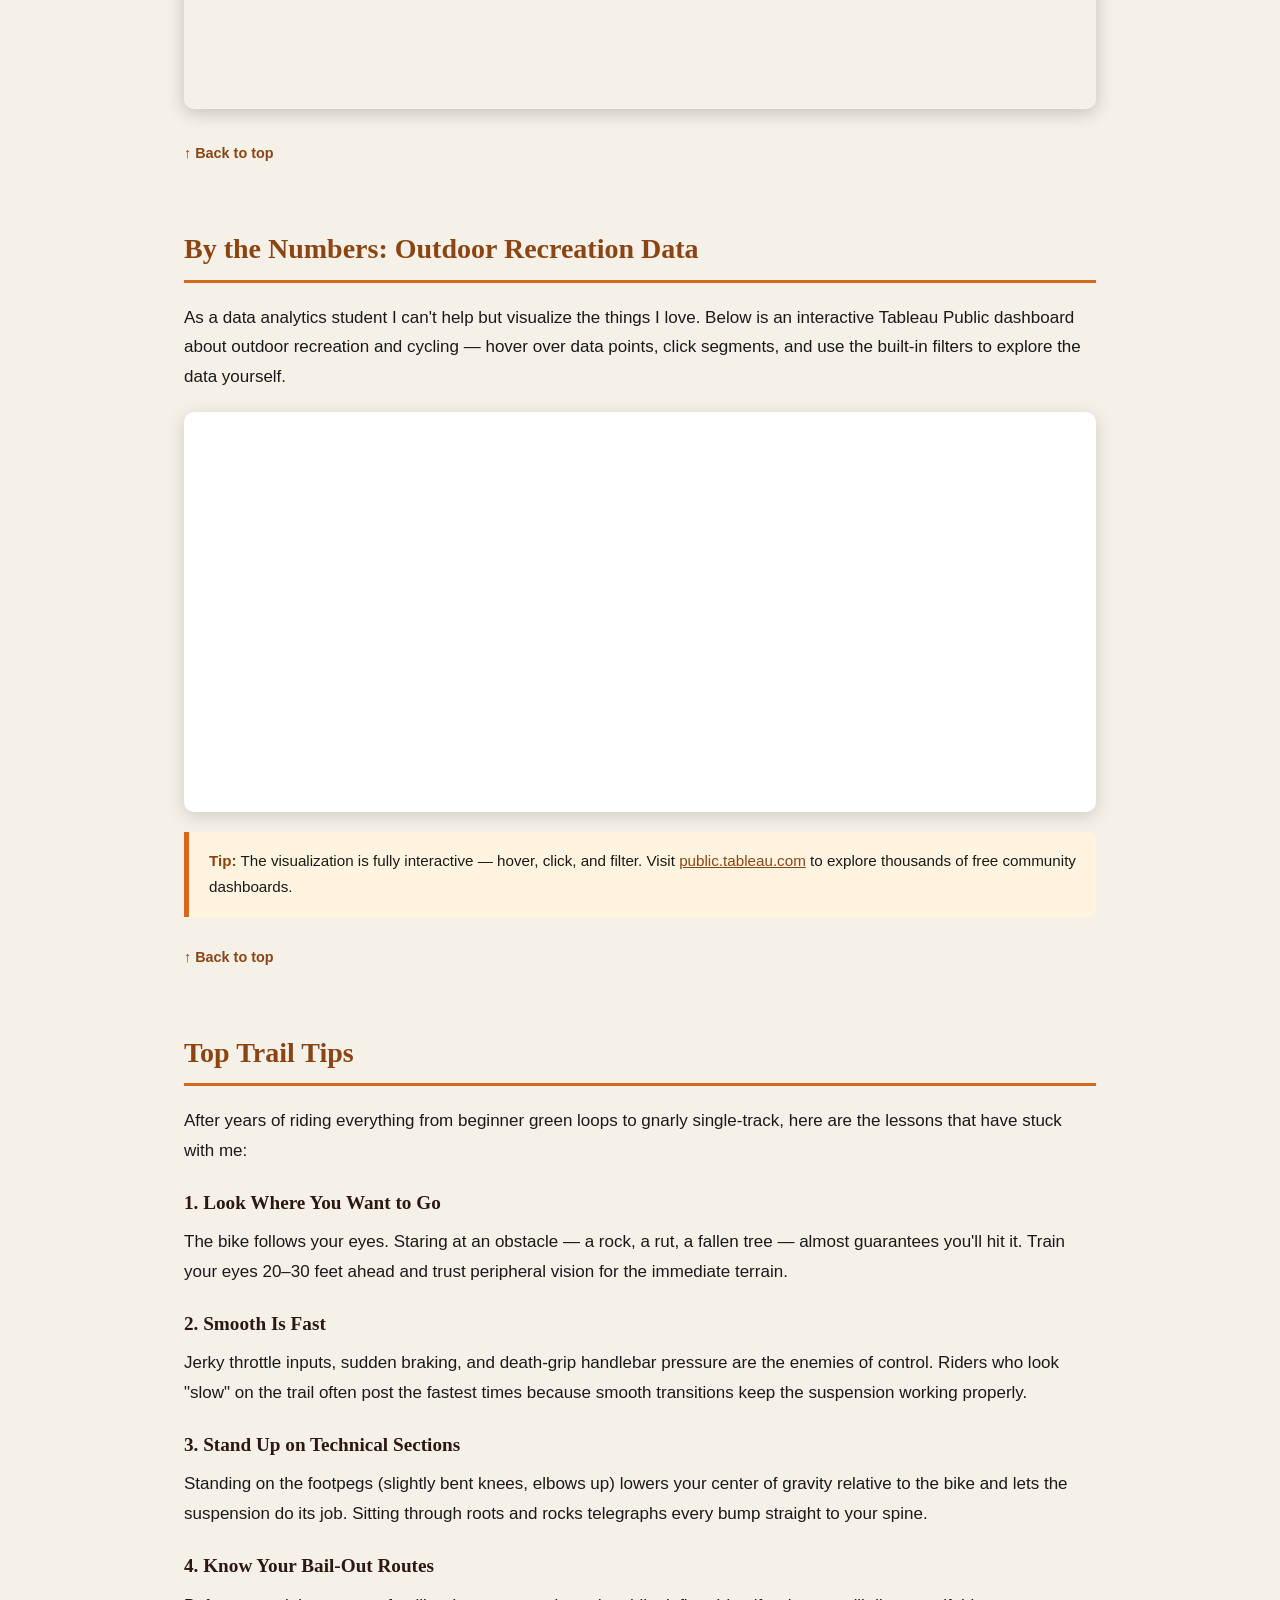
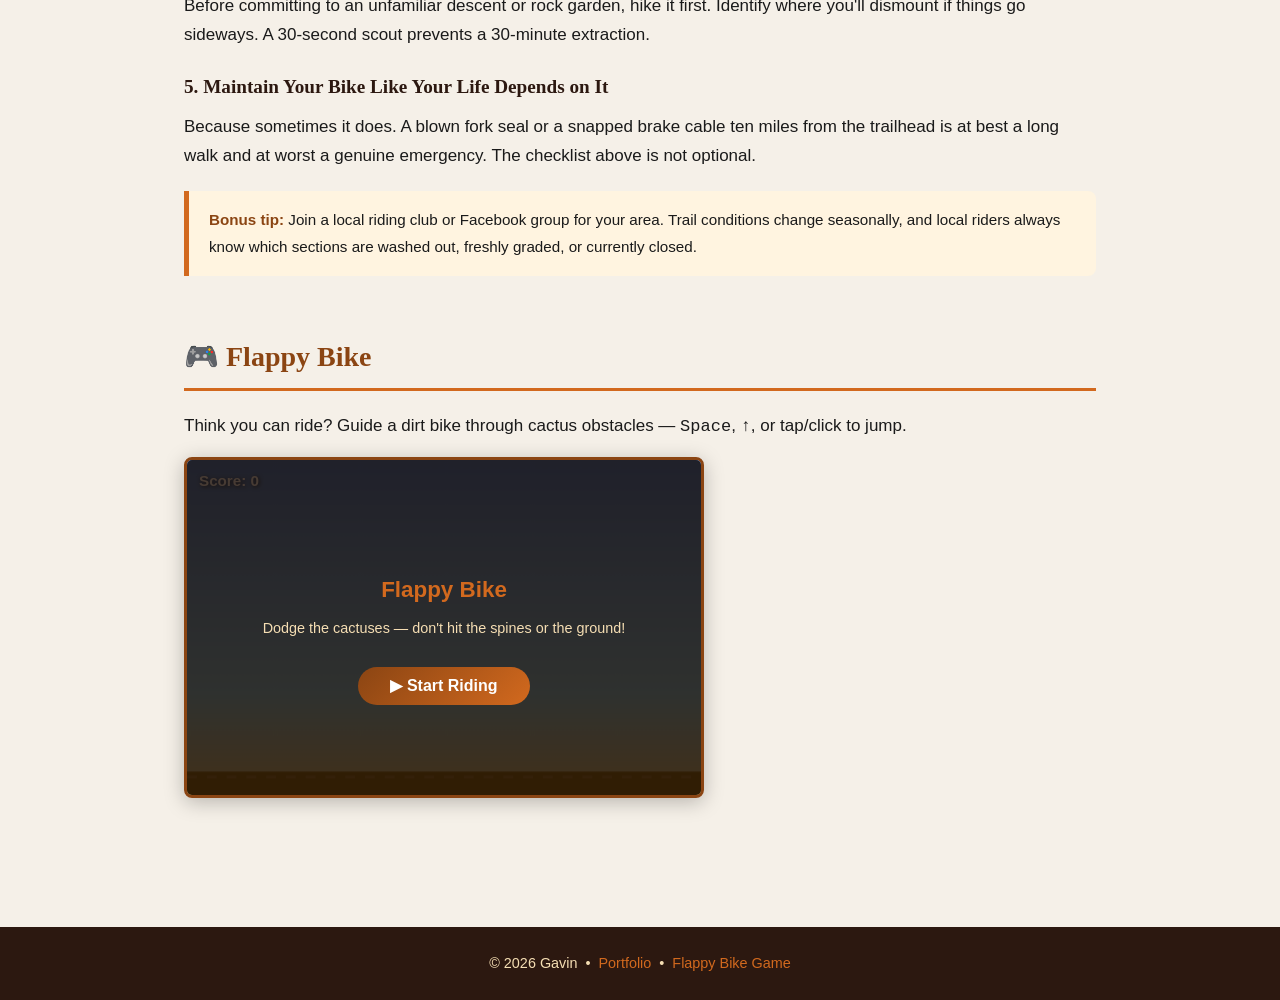
==== commit 5f6e4a6c: "Embed Flappy Bike game directly into dirtbike.html Removed link to separate flappybike.html; game no" ====
--- a/dirtbike.html
+++ b/dirtbike.html
@@ -191,20 +191,12 @@
                     filters to explore the data yourself.
                 </p>
 
-                <!--
-                    TABLEAU EMBED
-                    To swap this for a different viz:
-                      1. Go to public.tableau.com and open any visualization.
-                      2. Click the Share icon → "Embed Code".
-                      3. Paste the <object> block below in place of this one
-                         and update the script's getElementById() ID to match.
-                -->
                 <div class="tableau-wrap">
-                    <div class='tableauPlaceholder' id='viz1700000000001' style='position:relative'>
+                    <div class='tableauPlaceholder' id='viz1713000000000' style='position:relative'>
                         <noscript>
-                            <a href='https://public.tableau.com/'>
-                                <img alt='Outdoor Recreation Dashboard'
-                                     src='https://public.tableau.com/static/images/XX/XX/1_rss.png'
+                            <a href='https://public.tableau.com/app/profile/kinsey.n.miller/viz/USNationalParksVisitationTrends/Dashboard'>
+                                <img alt='US National Parks Visitation Trends'
+                                     src='https://public.tableau.com/static/images/US/USNationalParksVisitationTrends/Dashboard/1_rss.png'
                                      style='border:none' />
                             </a>
                         </noscript>
@@ -212,7 +204,7 @@
                             <param name='host_url'            value='https%3A%2F%2Fpublic.tableau.com%2F' />
                             <param name='embed_code_version'  value='3' />
                             <param name='site_root'           value='' />
-                            <param name='name'                value='OutdoorRecreationbyState/Dashboard1' />
+                            <param name='name'                value='USNationalParksVisitationTrends/Dashboard' />
                             <param name='tabs'                value='no' />
                             <param name='toolbar'             value='yes' />
                             <param name='animate_transition'  value='yes' />
@@ -225,10 +217,10 @@
                     </div>
                     <script type='text/javascript'>
                         (function() {
-                            var divElement  = document.getElementById('viz1700000000001');
+                            var divElement  = document.getElementById('viz1713000000000');
                             var vizElement  = divElement.getElementsByTagName('object')[0];
                             vizElement.style.width  = '100%';
-                            vizElement.style.height = Math.round(divElement.offsetWidth * 0.65) + 'px';
+                            vizElement.style.height = '600px';
                             var scriptElement       = document.createElement('script');
                             scriptElement.src       = 'https://public.tableau.com/javascripts/api/viz_v1.js';
                             vizElement.parentNode.insertBefore(scriptElement, vizElement);
@@ -297,21 +289,291 @@
                 </div>
             </section>
 
-            <!-- ── Game CTA (link to flappybike.html) ── -->
+            <!-- ── Flappy Bike Game (embedded) ── -->
             <section id="game" class="anchor-target">
-                <div class="cta-box">
-                    <h3>&#x1F3AE; Think you can ride?</h3>
-                    <p>
-                        Test your reflexes in <strong>Flappy Bike</strong> — a browser-based
-                        Flappy Bird clone where you pilot a dirt bike through canyon pipe obstacles.
-                        No download required; runs entirely in your browser.
-                    </p>
-                    <a href="flappybike.html" class="btn-game">Play Flappy Bike &rarr;</a>
+                <h2>&#x1F3AE; Flappy Bike</h2>
+                <p>Think you can ride? Guide a dirt bike through cactus obstacles — <kbd>Space</kbd>, <kbd>&uarr;</kbd>, or tap/click to jump.</p>
+
+                <div id="fb-wrap">
+                    <canvas id="fb-canvas"></canvas>
+                    <div id="fb-hud">Score: <span id="fb-score">0</span></div>
+                    <div id="fb-overlay">
+                        <h3 id="fb-title">Flappy Bike</h3>
+                        <p id="fb-msg">Dodge the cactuses — don't hit the spines or the ground!</p>
+                        <div id="fb-best"></div>
+                        <button id="fb-btn">&#9654; Start Riding</button>
+                    </div>
                 </div>
             </section>
 
         </div><!-- /container -->
     </main>
+
+    <!-- ═══════════ FLAPPY BIKE STYLES + SCRIPT ═══════════ -->
+    <style>
+        #fb-wrap {
+            position: relative;
+            display: inline-block;
+            border: 3px solid #8b4513;
+            border-radius: 8px;
+            overflow: hidden;
+            box-shadow: 0 4px 20px rgba(0,0,0,.25);
+            touch-action: none;
+            width: 100%;
+            max-width: 520px;
+        }
+        #fb-canvas { display: block; width: 100%; }
+        #fb-hud {
+            position: absolute; top: 8px; left: 12px;
+            font-weight: 700; font-size: .95rem; color: #fff;
+            text-shadow: 1px 1px 4px rgba(0,0,0,.8);
+            pointer-events: none;
+        }
+        #fb-overlay {
+            position: absolute; inset: 0;
+            display: flex; flex-direction: column;
+            align-items: center; justify-content: center;
+            background: rgba(26,10,0,.80);
+            text-align: center; padding: 1rem;
+        }
+        #fb-overlay.hidden { display: none; }
+        #fb-overlay h3 { color: #d2691e; font-size: 1.4rem; margin-bottom: .4rem; font-family: 'Segoe UI', Arial, sans-serif; }
+        #fb-overlay p  { color: #f5deb3; font-size: .9rem; margin-bottom: .8rem; font-family: 'Segoe UI', Arial, sans-serif; }
+        #fb-best       { color: #ffd700; font-weight: 700; margin-bottom: .8rem; font-family: 'Segoe UI', Arial, sans-serif; }
+        #fb-btn {
+            background: linear-gradient(135deg, #8b4513, #d2691e);
+            color: #fff; border: none; border-radius: 50px;
+            padding: .6rem 2rem; font-size: 1rem; font-weight: 700;
+            cursor: pointer; font-family: 'Segoe UI', Arial, sans-serif;
+        }
+        #fb-btn:hover { opacity: .9; }
+    </style>
+
+    <script>
+    (function() {
+        "use strict";
+        const canvas = document.getElementById('fb-canvas');
+        const ctx    = canvas.getContext('2d');
+        const wrap   = document.getElementById('fb-wrap');
+        const overlay    = document.getElementById('fb-overlay');
+        const btn        = document.getElementById('fb-btn');
+        const scoreEl    = document.getElementById('fb-score');
+        const bestEl     = document.getElementById('fb-best');
+        const titleEl    = document.getElementById('fb-title');
+        const msgEl      = document.getElementById('fb-msg');
+
+        function resize() {
+            canvas.width  = Math.min(wrap.offsetWidth, 520);
+            canvas.height = Math.round(canvas.width * 0.65);
+        }
+        resize();
+
+        let W, H, GRAV, JVEL, PSPD, GAP, GY;
+        function calc() {
+            W = canvas.width; H = canvas.height;
+            GRAV = H * 1.8; JVEL = -H * 0.65;
+            PSPD = W * 0.22; GAP = H * 0.30; GY = H * 0.93;
+        }
+        calc();
+
+        const S = {IDLE:0, PLAY:1, DEAD:2};
+        let state = S.IDLE;
+        let bikeY, bikeVY, pipes, score, best = 0, lastT, pipeT;
+        const PW = 54, PMS = 1800;
+
+        function init() {
+            calc();
+            bikeY = H * 0.42; bikeVY = 0;
+            pipes = []; score = 0; pipeT = PMS;
+            scoreEl.textContent = '0';
+        }
+
+        /* — Bike — */
+        function drawBike(y) {
+            const bx = W * 0.20;
+            const BW = 48, BH = 28;
+            const tilt = Math.max(-0.4, Math.min(0.55, bikeVY / (H * 1.2)));
+            ctx.save();
+            ctx.translate(bx + BW/2, y + BH/2);
+            ctx.rotate(tilt);
+            ctx.translate(-BW/2, -BH/2);
+            // Frame
+            ctx.fillStyle = '#d2691e';
+            ctx.beginPath();
+            ctx.moveTo(4,BH-8); ctx.lineTo(44,BH-8); ctx.lineTo(40,BH-18); ctx.lineTo(8,BH-18);
+            ctx.closePath(); ctx.fill();
+            // Engine
+            ctx.fillStyle='#555'; ctx.fillRect(18,BH-22,14,9);
+            // Exhaust
+            ctx.strokeStyle='#999'; ctx.lineWidth=3; ctx.beginPath();
+            ctx.moveTo(10,BH-12); ctx.lineTo(2,BH-10); ctx.lineTo(0,BH-5); ctx.stroke();
+            // Handlebars
+            ctx.strokeStyle='#333'; ctx.lineWidth=3; ctx.beginPath();
+            ctx.moveTo(40,BH-18); ctx.lineTo(44,BH-25); ctx.lineTo(38,BH-25); ctx.stroke();
+            // Seat
+            ctx.fillStyle='#111'; ctx.beginPath();
+            ctx.ellipse(24,BH-21,11,3,0,0,Math.PI*2); ctx.fill();
+            // Rider
+            ctx.fillStyle='#8b4513'; ctx.fillRect(26,BH-30,10,9);
+            ctx.fillStyle='#222'; ctx.beginPath(); ctx.arc(34,BH-30,7,0,Math.PI*2); ctx.fill();
+            ctx.fillStyle='#00bfff'; ctx.fillRect(38,BH-33,5,4);
+            // Wheels
+            function whl(cx,cy,r){
+                ctx.beginPath(); ctx.arc(cx,cy,r,0,Math.PI*2); ctx.fillStyle='#111'; ctx.fill();
+                ctx.beginPath(); ctx.arc(cx,cy,r*.5,0,Math.PI*2); ctx.fillStyle='#aaa'; ctx.fill();
+                ctx.beginPath(); ctx.arc(cx,cy,r*.18,0,Math.PI*2); ctx.fillStyle='#333'; ctx.fill();
+            }
+            whl(40,BH-6,9); whl(8,BH-6,9);
+            // Fork
+            ctx.strokeStyle='#bbb'; ctx.lineWidth=3; ctx.beginPath();
+            ctx.moveTo(38,BH-14); ctx.lineTo(40,BH-6); ctx.stroke();
+            ctx.restore();
+        }
+
+        /* — Cactus up — */
+        function cactusUp(cx, tipY) {
+            const tall = GY - tipY; if (tall < 4) return;
+            const tw=20, tx=cx-10;
+            ctx.fillStyle='#2d6a2d';
+            ctx.fillRect(tx, tipY, tw, tall);
+            ctx.beginPath(); ctx.arc(cx,tipY,tw/2,Math.PI,0); ctx.fill();
+            ctx.fillStyle='#3d8b3d';
+            ctx.fillRect(cx-3, tipY+tw/2, 6, Math.max(0,tall-tw/2-4));
+            if (tall > 60) {
+                const lj=tipY+tall*.42, lhl=Math.min(38,tall*.28), lvl=Math.min(30,tall*.20);
+                ctx.fillStyle='#2d6a2d';
+                ctx.fillRect(tx-lhl,lj-9,lhl+tw/2,14); ctx.fillRect(tx-lhl,lj-lvl-9,14,lvl+9);
+                const rj=tipY+tall*.64, rhl=Math.min(34,tall*.25), rvl=Math.min(26,tall*.18);
+                ctx.fillRect(tx+tw/2,rj-9,rhl+tw/2,14); ctx.fillRect(tx+tw/2+rhl,rj-rvl-9,14,rvl+9);
+            }
+            ctx.strokeStyle='#e8d5a3'; ctx.lineWidth=1.2;
+            for(let sy=GY-16; sy>tipY+16; sy-=24){
+                ctx.beginPath(); ctx.moveTo(tx,sy); ctx.lineTo(tx-8,sy-6); ctx.stroke();
+                ctx.beginPath(); ctx.moveTo(tx+tw,sy); ctx.lineTo(tx+tw+8,sy-6); ctx.stroke();
+            }
+        }
+
+        /* — Cactus down — */
+        function cactusDown(cx, tipY) {
+            const tall = tipY; if (tall < 4) return;
+            const tw=20, tx=cx-10;
+            ctx.fillStyle='#2d6a2d';
+            ctx.fillRect(tx,0,tw,tall);
+            ctx.beginPath(); ctx.arc(cx,tipY,tw/2,0,Math.PI); ctx.fill();
+            ctx.fillStyle='#3d8b3d';
+            ctx.fillRect(cx-3,4,6,Math.max(0,tall-tw/2-4));
+            if (tall > 60) {
+                const lj=tall*.40, lhl=Math.min(38,tall*.28), lvl=Math.min(30,tall*.20);
+                ctx.fillStyle='#2d6a2d';
+                ctx.fillRect(tx-lhl,lj-5,lhl+tw/2,14); ctx.fillRect(tx-lhl,lj+9,14,lvl);
+                const rj=tall*.62, rhl=Math.min(34,tall*.25), rvl=Math.min(26,tall*.18);
+                ctx.fillRect(tx+tw/2,rj-5,rhl+tw/2,14); ctx.fillRect(tx+tw/2+rhl,rj+9,14,rvl);
+            }
+            ctx.strokeStyle='#e8d5a3'; ctx.lineWidth=1.2;
+            for(let sy=16; sy<tipY-16; sy+=24){
+                ctx.beginPath(); ctx.moveTo(tx,sy); ctx.lineTo(tx-8,sy+6); ctx.stroke();
+                ctx.beginPath(); ctx.moveTo(tx+tw,sy); ctx.lineTo(tx+tw+8,sy+6); ctx.stroke();
+            }
+        }
+
+        /* — Background — */
+        function drawBG() {
+            const sky = ctx.createLinearGradient(0,0,0,H);
+            sky.addColorStop(0,'#3a7bd5'); sky.addColorStop(.7,'#87ceeb'); sky.addColorStop(1,'#e8c87a');
+            ctx.fillStyle=sky; ctx.fillRect(0,0,W,H);
+            ctx.fillStyle='#8b6914'; ctx.fillRect(0,GY,W,H-GY);
+            ctx.fillStyle='#a07830';
+            for(let x=0;x<W;x+=20) ctx.fillRect(x,GY+4,10,3);
+        }
+
+        /* — Spawn pipe — */
+        function spawn() {
+            const mn=H*.10, mx=GY-GAP-H*.10;
+            const tY = mn + Math.random()*(mx-mn);
+            pipes.push({x:W+PW, tY, bY:tY+GAP, scored:false});
+        }
+
+        /* — Collision — */
+        function hit() {
+            const bx=W*.20, PAD=6, BW=48, BH=28;
+            const bx1=bx+PAD, bx2=bx+BW-PAD, by1=bikeY+PAD, by2=bikeY+BH-PAD;
+            if (by2>=GY || by1<=0) return true;
+            for (const p of pipes)
+                if (bx2>p.x && bx1<p.x+PW && (by1<p.tY || by2>p.bY)) return true;
+            return false;
+        }
+
+        /* — Update — */
+        function update(dt) {
+            bikeVY += GRAV*dt; bikeY += bikeVY*dt;
+            pipeT  += dt*1000;
+            if (pipeT >= PMS) { spawn(); pipeT=0; }
+            const spd = PSPD + score*8;
+            pipes.forEach(p => {
+                p.x -= spd*dt;
+                if (!p.scored && p.x+PW < W*.20) { p.scored=true; score++; scoreEl.textContent=score; }
+            });
+            pipes = pipes.filter(p => p.x+PW > -10);
+            if (hit()) die();
+        }
+
+        /* — Render — */
+        function render() {
+            ctx.clearRect(0,0,W,H);
+            drawBG();
+            pipes.forEach(p => { cactusDown(p.x+PW/2, p.tY); cactusUp(p.x+PW/2, p.bY); });
+            drawBike(bikeY);
+        }
+
+        /* — Loop — */
+        function loop(ts) {
+            if (!lastT) lastT=ts;
+            const dt = Math.min((ts-lastT)/1000, 0.05);
+            lastT=ts;
+            update(dt); render();
+            if (state===S.PLAY) requestAnimationFrame(loop);
+        }
+
+        /* — Start / Die — */
+        function startGame() {
+            init(); state=S.PLAY; lastT=null;
+            overlay.classList.add('hidden');
+            requestAnimationFrame(loop);
+        }
+        function die() {
+            state=S.DEAD;
+            if (score>best) best=score;
+            titleEl.textContent = score===0 ? 'Wiped Out!' : score>=best ? '🏆 New Best!' : 'Crashed!';
+            msgEl.textContent   = 'You cleared ' + score + ' cactus' + (score!==1?'es':'') + '. ' + (score===0?'Try jumping!':'Nice riding!');
+            bestEl.textContent  = best>0 ? 'Best: '+best : '';
+            btn.textContent     = '↺ Ride Again';
+            overlay.classList.remove('hidden');
+        }
+
+        /* — Jump — */
+        function jump() {
+            if (state===S.DEAD) return;
+            if (state===S.IDLE) { startGame(); return; }
+            bikeVY = JVEL;
+        }
+
+        btn.addEventListener('click', startGame);
+        canvas.addEventListener('pointerdown', e => { e.preventDefault(); jump(); });
+        document.addEventListener('keydown', e => {
+            if ((e.code==='Space'||e.code==='ArrowUp') && document.activeElement!==document.body.querySelector('input')) {
+                // only intercept if game section is visible
+                const rect = wrap.getBoundingClientRect();
+                if (rect.top < window.innerHeight && rect.bottom > 0) {
+                    e.preventDefault(); jump();
+                }
+            }
+        });
+        window.addEventListener('resize', () => { resize(); calc(); if(state!==S.PLAY){drawBG();} });
+
+        /* Initial idle draw */
+        init(); drawBG(); drawBike(bikeY);
+    })();
+    </script>
 
     <!-- ═══════════ FOOTER ═══════════ -->
     <footer>
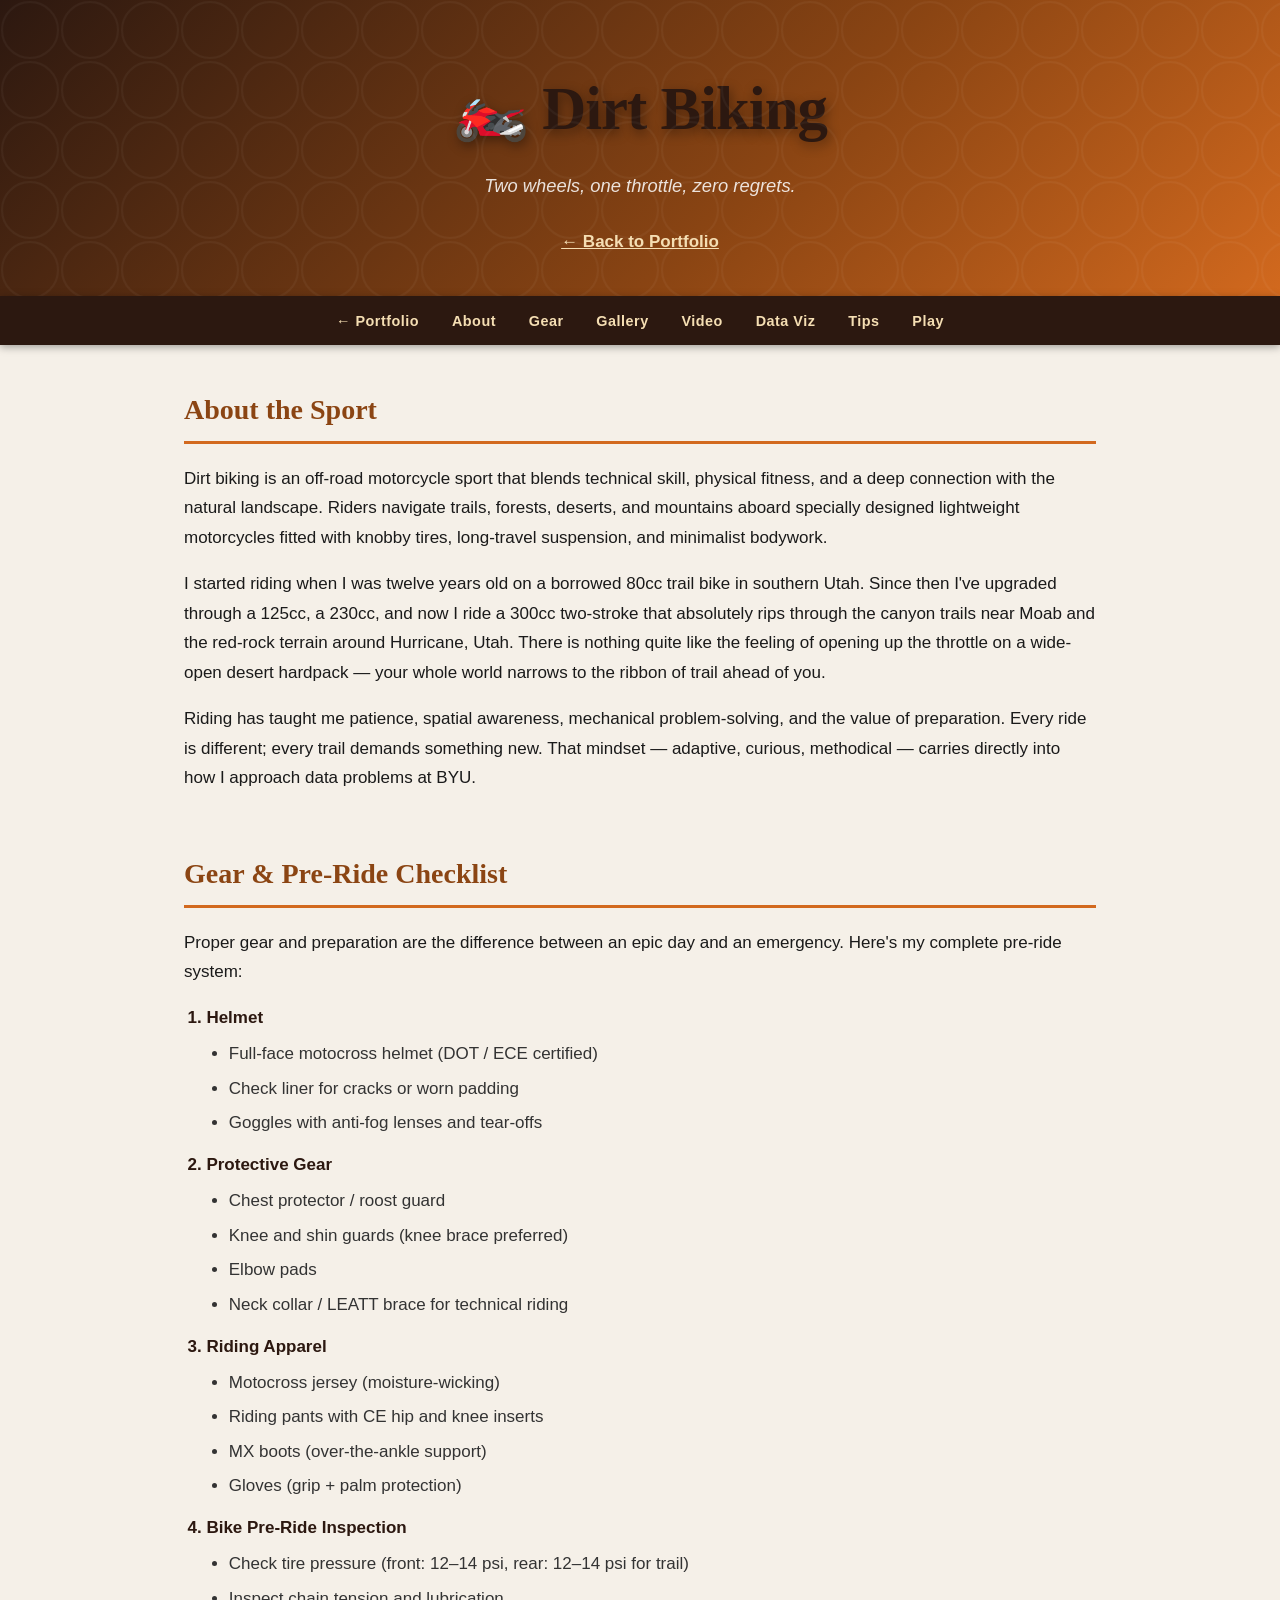
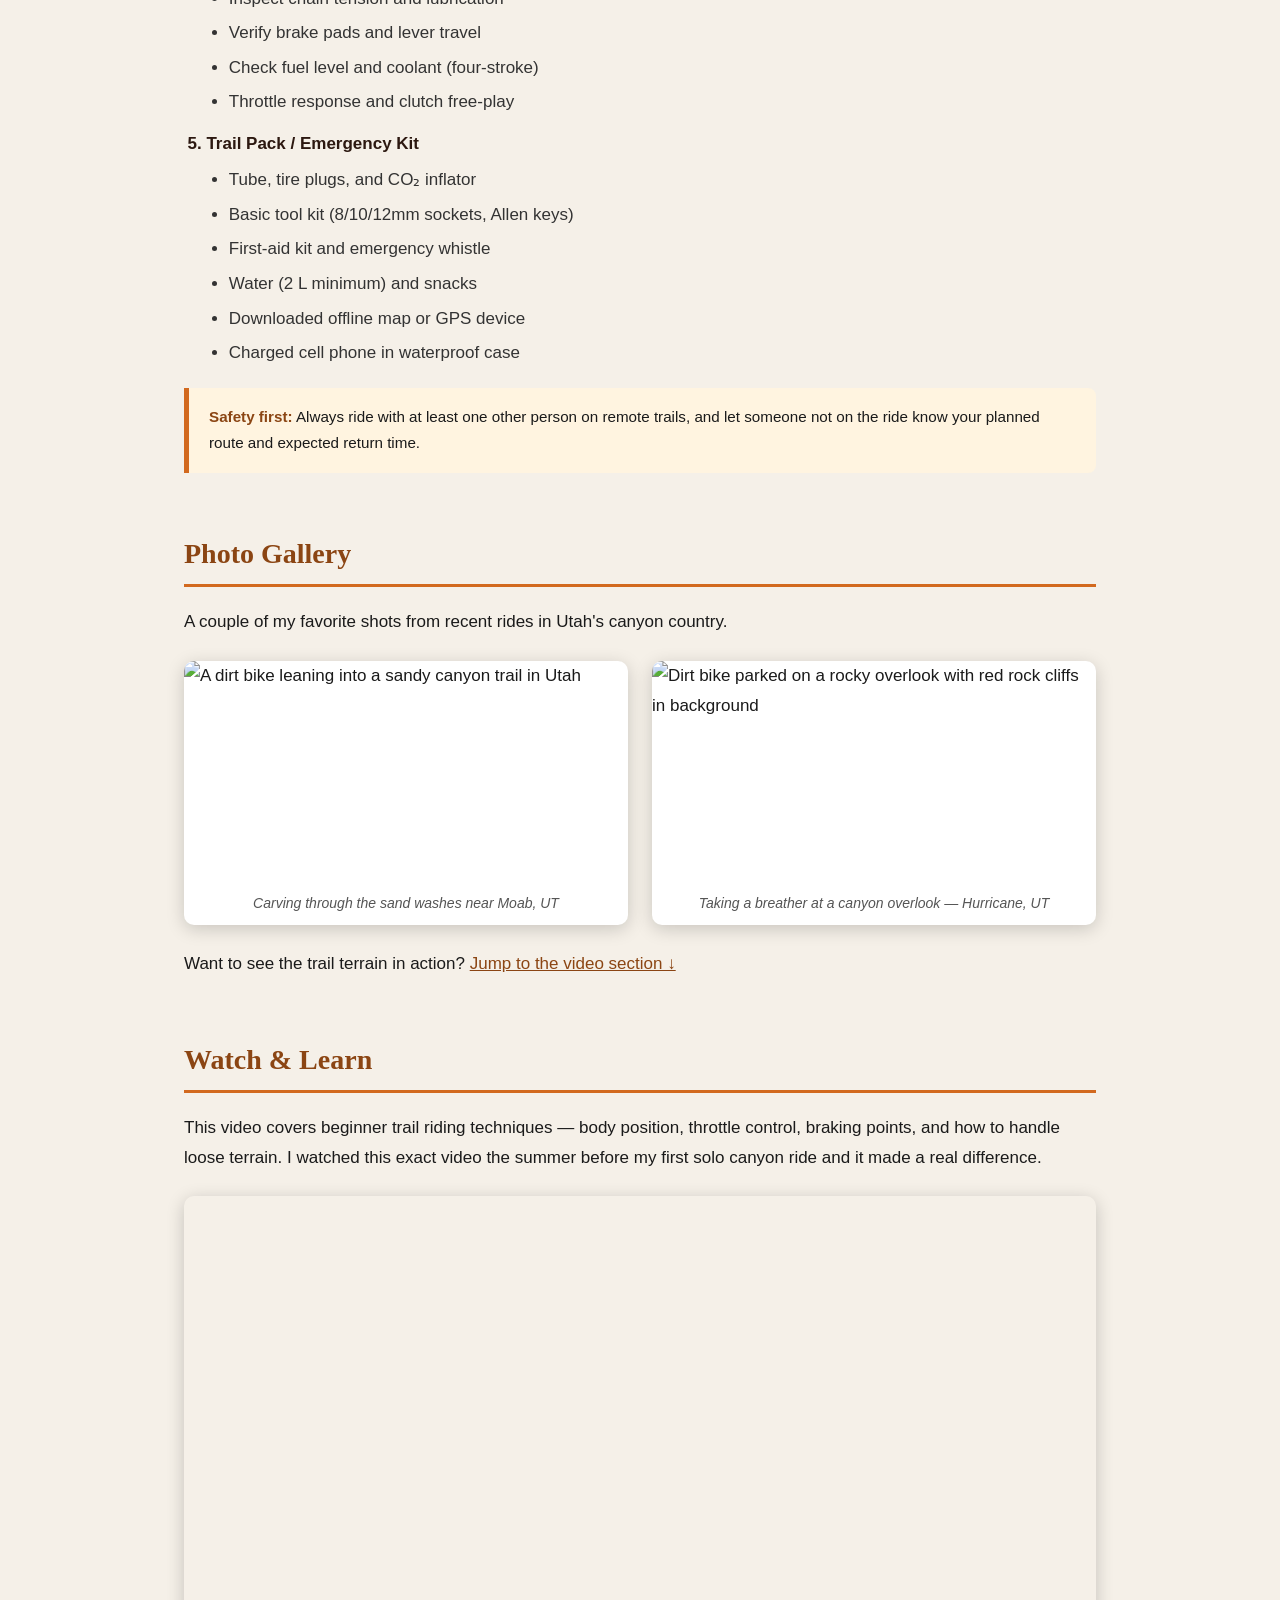
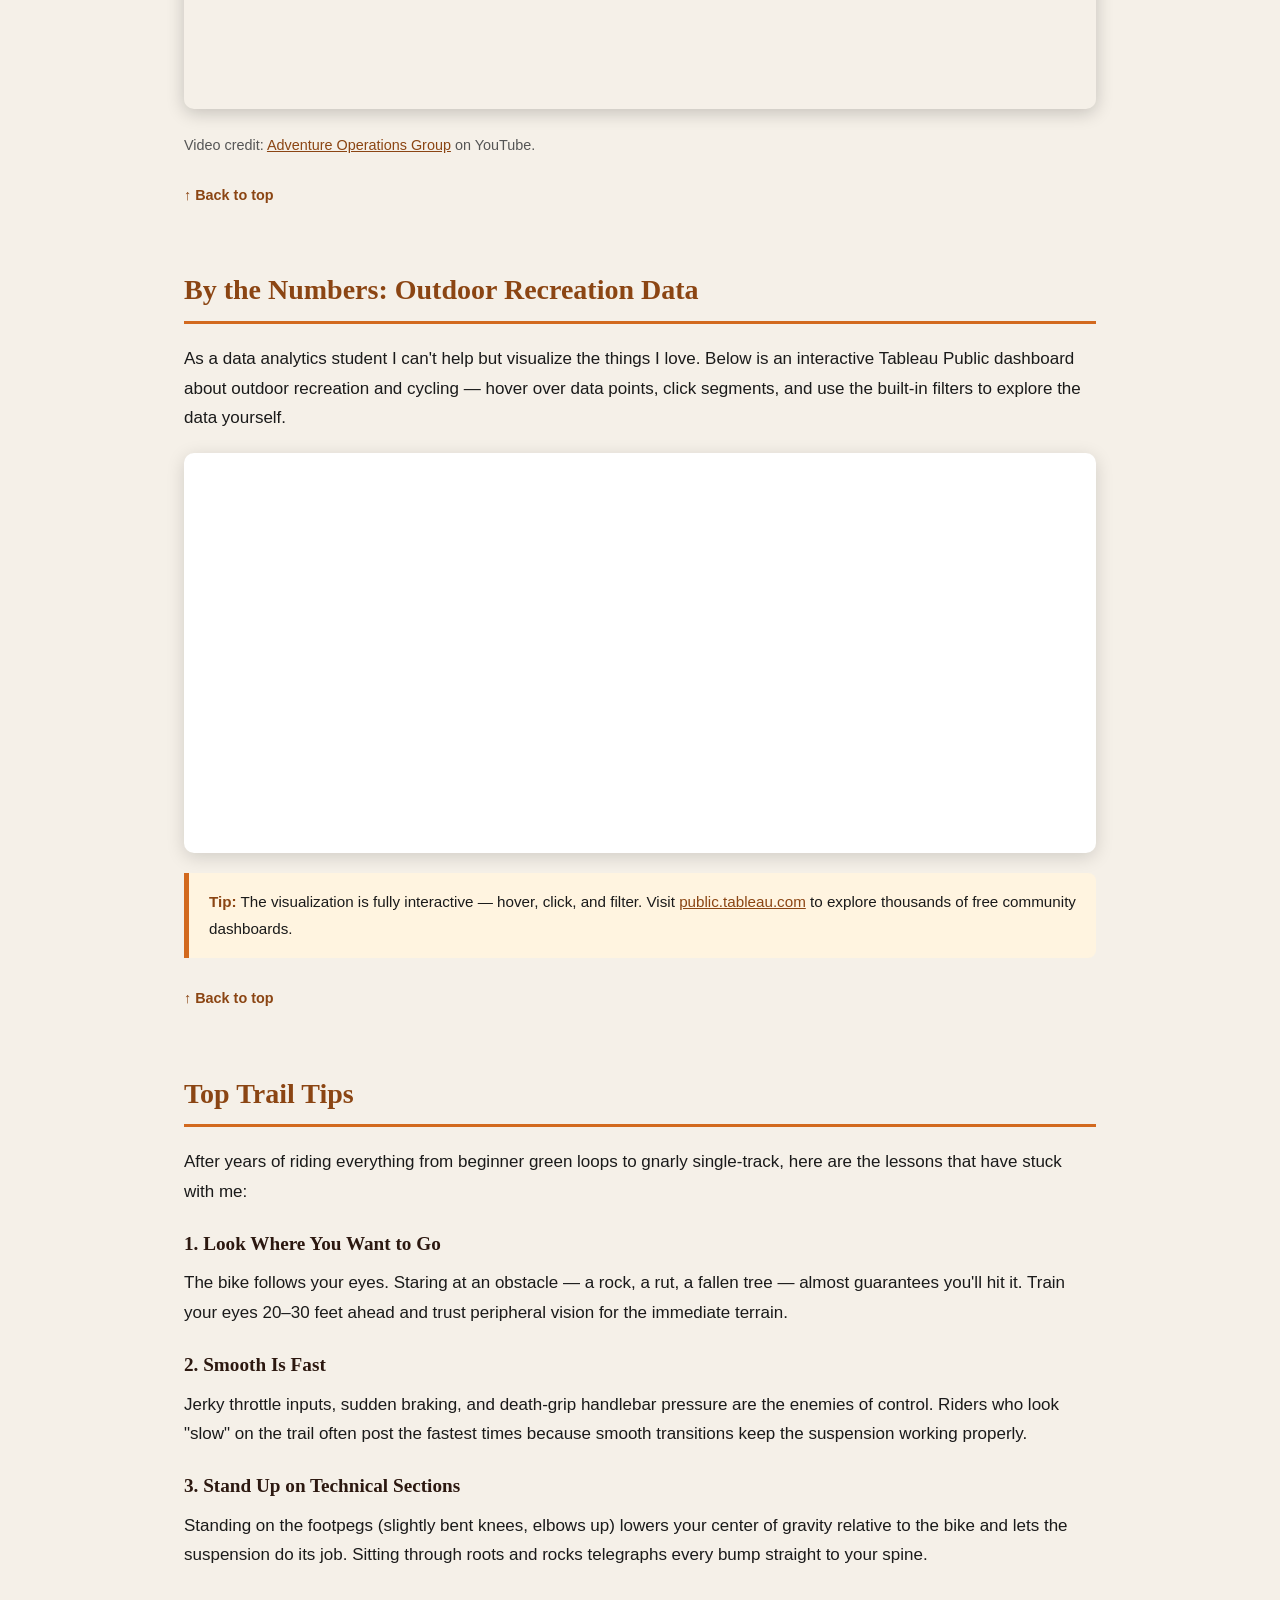
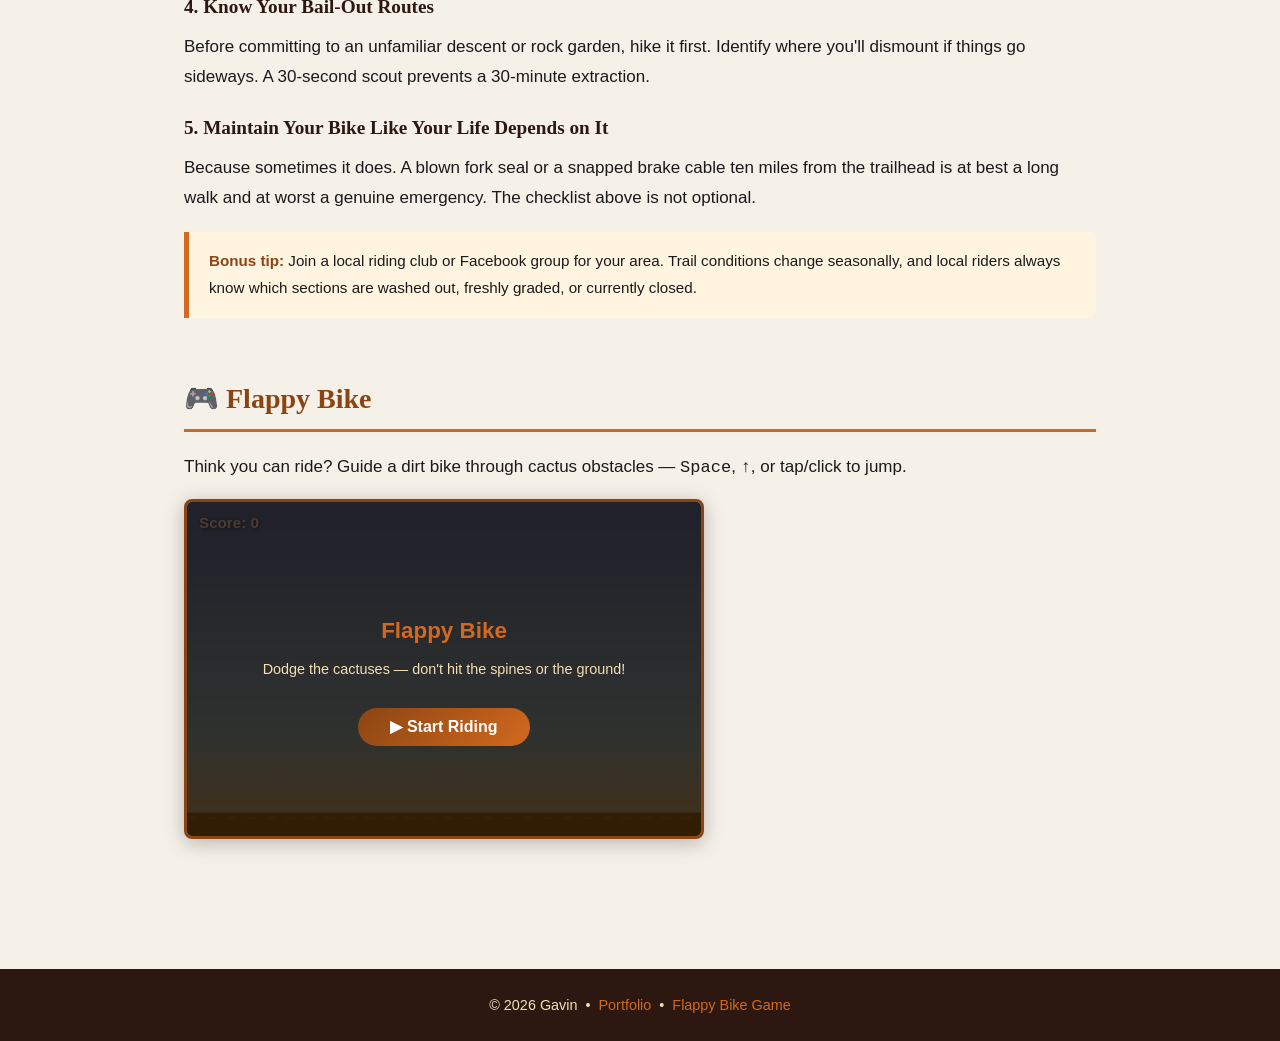
==== commit 6b43e45f: "Replace video embed with Adventure Operations Group YouTube video Co-Authored-By: Claude Sonnet 4.6 " ====
--- a/dirtbike.html
+++ b/dirtbike.html
@@ -167,14 +167,17 @@
                 </p>
 
                 <div class="video-wrapper">
-                    <!-- Embedded YouTube video (general dirt bike technique tutorial) -->
                     <iframe
-                        src="https://www.youtube.com/embed/mKlp7j1JBSY"
-                        title="Dirt Bike Trail Riding Tips for Beginners – YouTube"
+                        src="https://www.youtube.com/embed/Uq8HFjfIzn0"
+                        title="Dirt Bike Trail Riding – Adventure Operations Group"
                         allow="accelerometer; autoplay; clipboard-write; encrypted-media; gyroscope; picture-in-picture"
                         allowfullscreen>
                     </iframe>
                 </div>
+
+                <p style="margin-top:.75rem;font-size:.9rem;color:#555;">
+                    Video credit: <a href="https://www.youtube.com/@AdventureOperationsGroup" target="_blank" rel="noopener">Adventure Operations Group</a> on YouTube.
+                </p>
 
                 <p class="back-to-top-wrap">
                     <a href="#top" class="back-to-top">&#8593; Back to top</a>
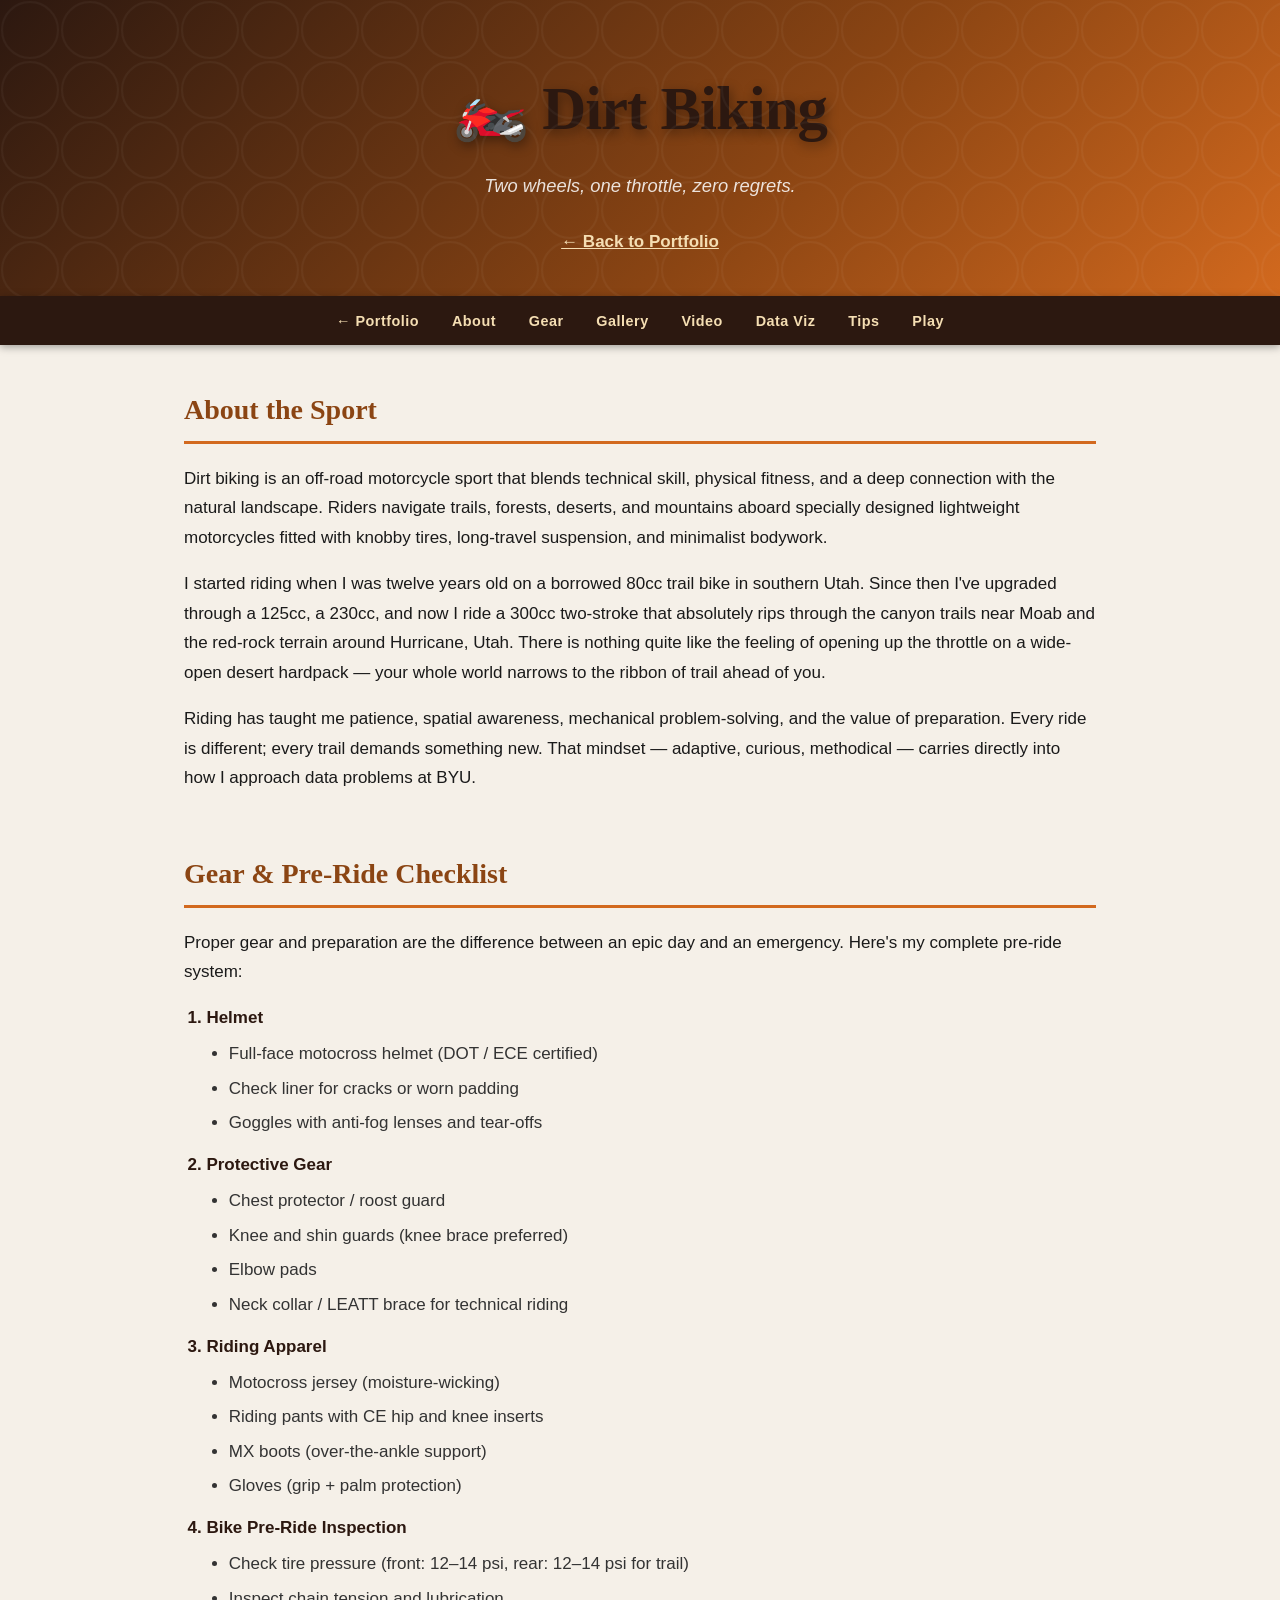
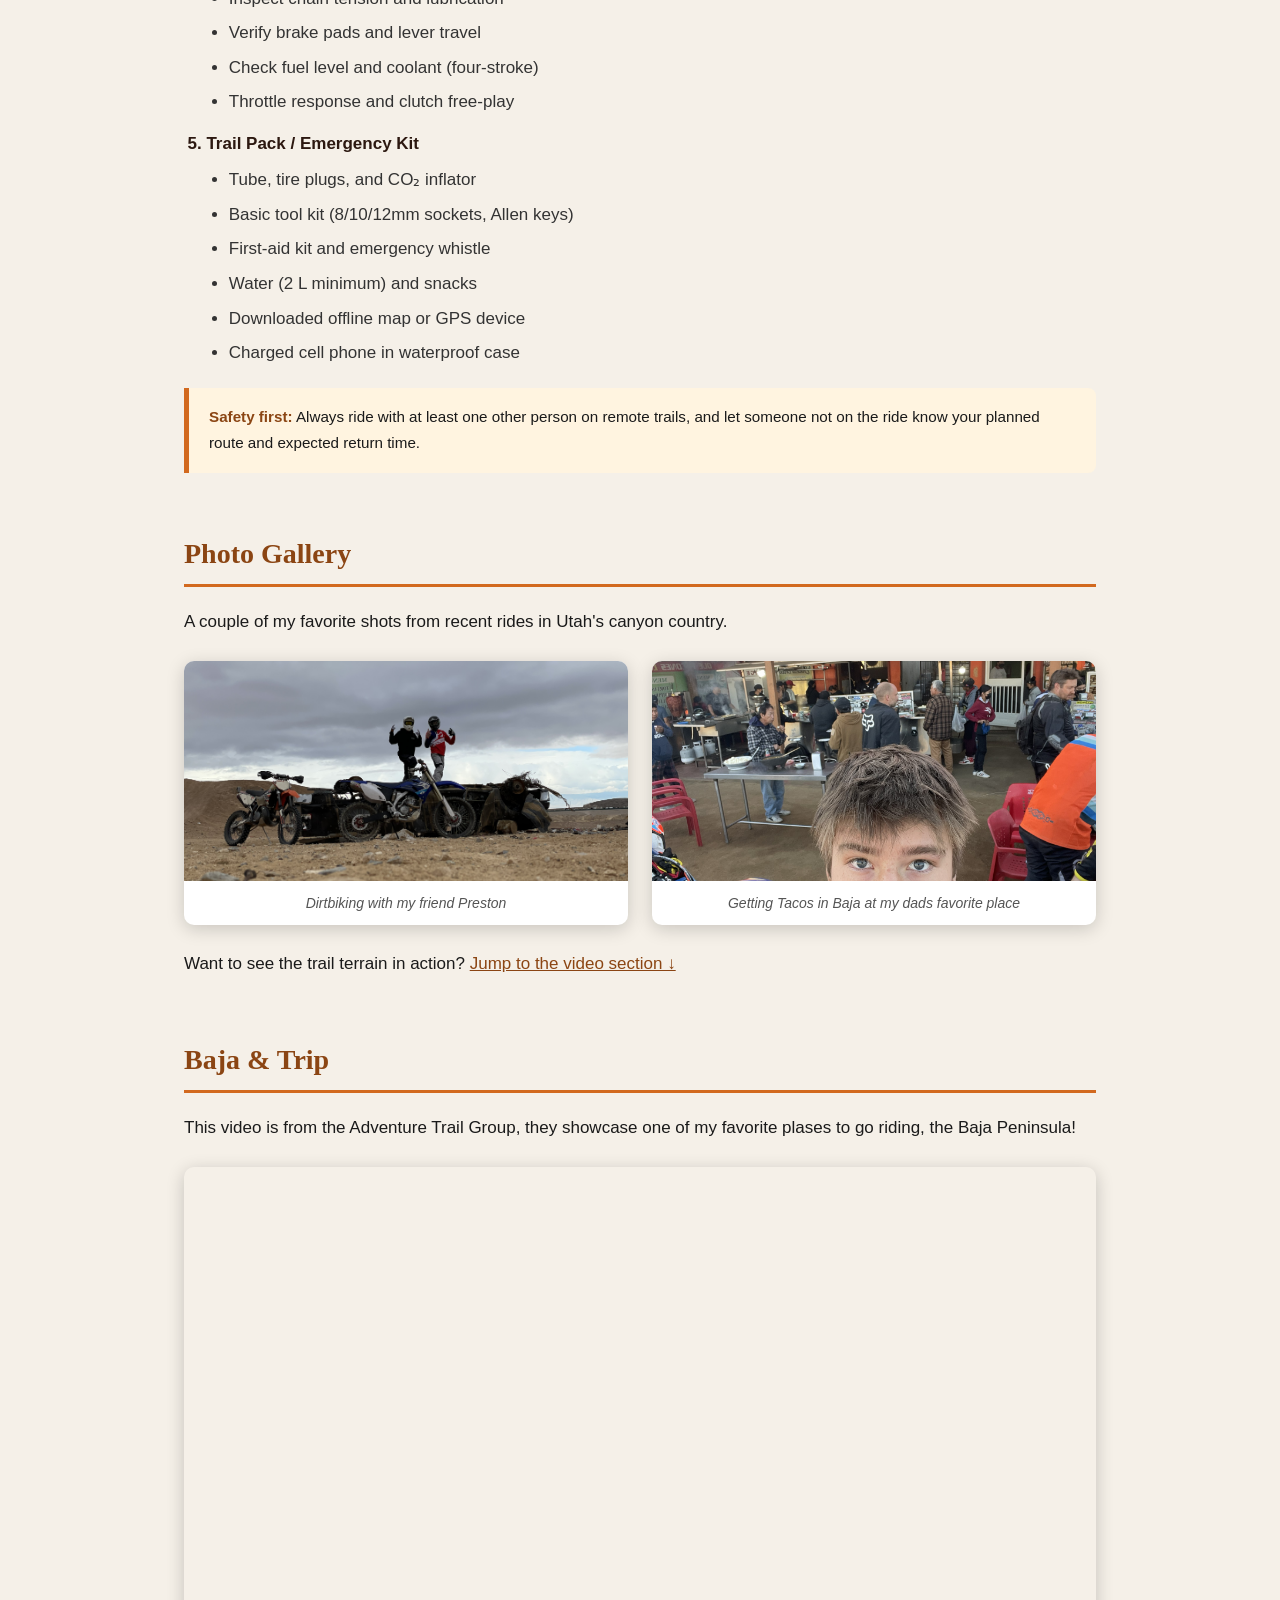
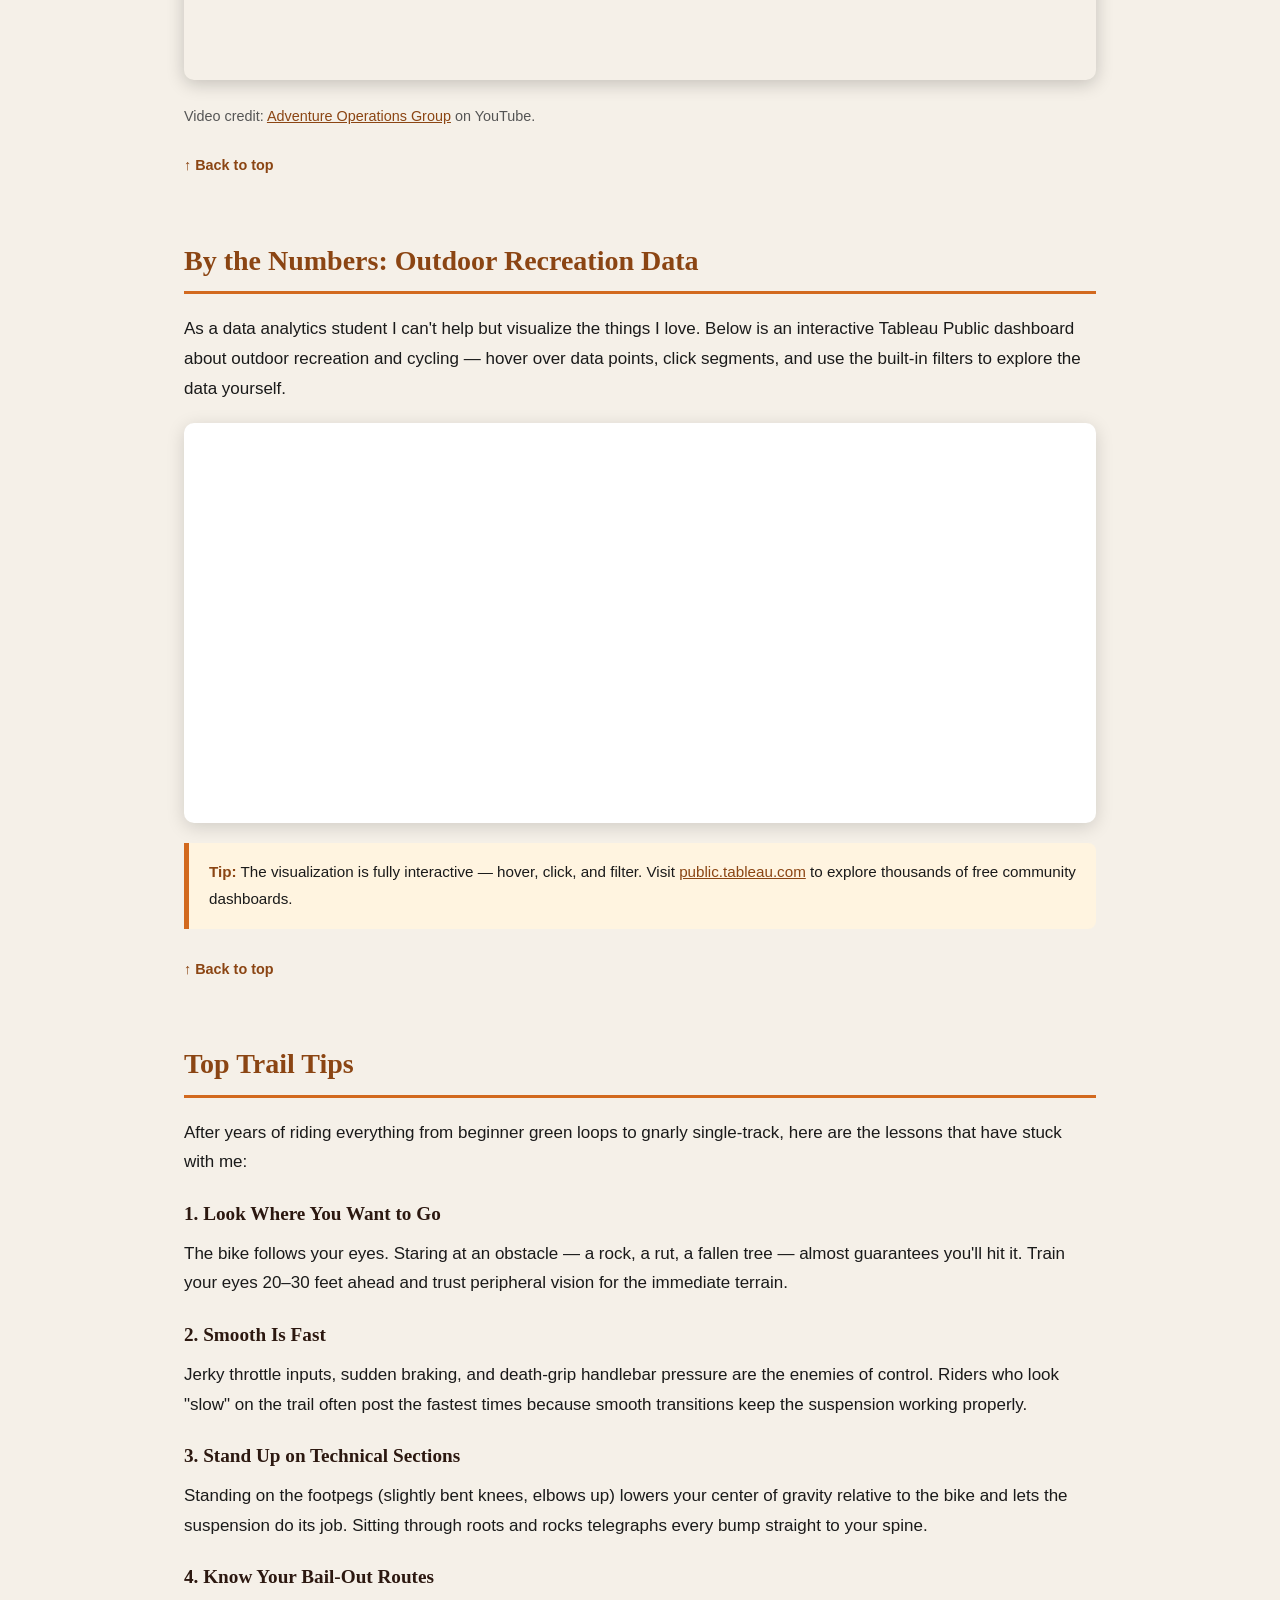
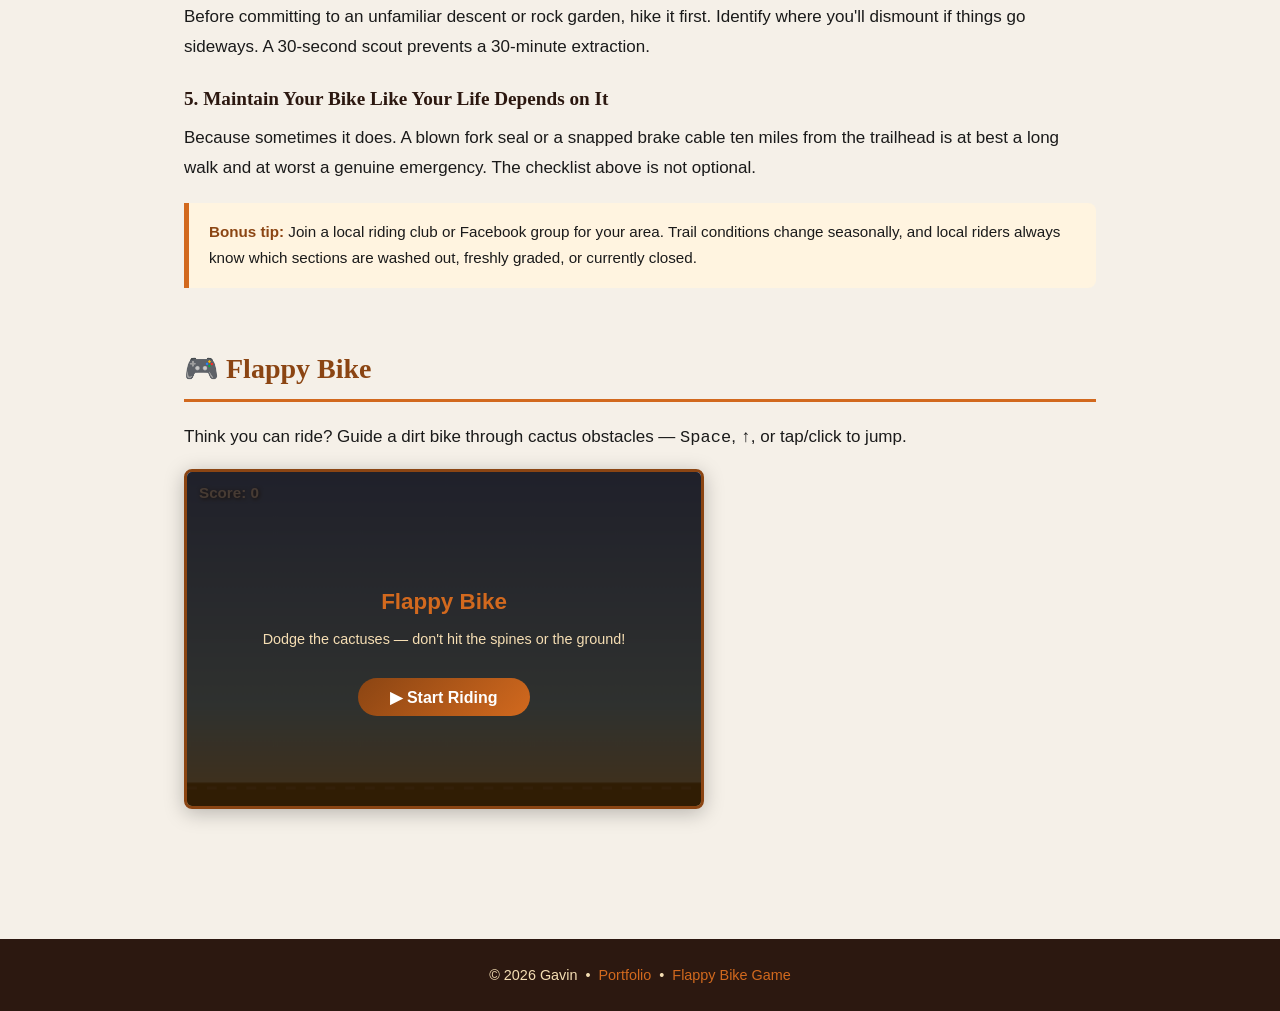
==== commit 0d9668f8: "Replace HEIC photos with JPEG and update gallery captions Co-Authored-By: Claude Sonnet 4.6 <noreply" ====
--- a/dirtbike.html
+++ b/dirtbike.html
@@ -137,16 +137,16 @@
                     <figure class="photo-card">
                         <!-- Royalty-free Unsplash dirt-bike image (no API key needed) -->
                         <img
-                            src="https://images.unsplash.com/photo-1558618666-fcd25c85cd64?w=700&q=80"
-                            alt="A dirt bike leaning into a sandy canyon trail in Utah">
-                        <figcaption>Carving through the sand washes near Moab, UT</figcaption>
+                            src="img/dirtbike-preston.jpeg"
+                            alt="Dirtbiking with preston">
+                        <figcaption>Dirtbiking with my friend Preston</figcaption>
                     </figure>
 
                     <figure class="photo-card">
                         <img
-                            src="https://images.unsplash.com/photo-1547623542-de3ff5941ddb?w=700&q=80"
-                            alt="Dirt bike parked on a rocky overlook with red rock cliffs in background">
-                        <figcaption>Taking a breather at a canyon overlook — Hurricane, UT</figcaption>
+                            src="img/dirtbike-tacos.jpeg"
+                            alt="mexican tacos">
+                        <figcaption>Getting Tacos in Baja at my dads favorite place</figcaption>
                     </figure>
                 </div>
 
@@ -159,11 +159,9 @@
 
             <!-- ── Embedded YouTube Video ── -->
             <section id="watch" class="anchor-target">
-                <h2>Watch &amp; Learn</h2>
-                <p>
-                    This video covers beginner trail riding techniques — body position, throttle
-                    control, braking points, and how to handle loose terrain. I watched this exact
-                    video the summer before my first solo canyon ride and it made a real difference.
+                <h2>Baja &amp; Trip</h2>
+                <p>
+                    This video is from the Adventure Trail Group, they showcase one of my favorite plases to go riding, the Baja Peninsula!
                 </p>
 
                 <div class="video-wrapper">
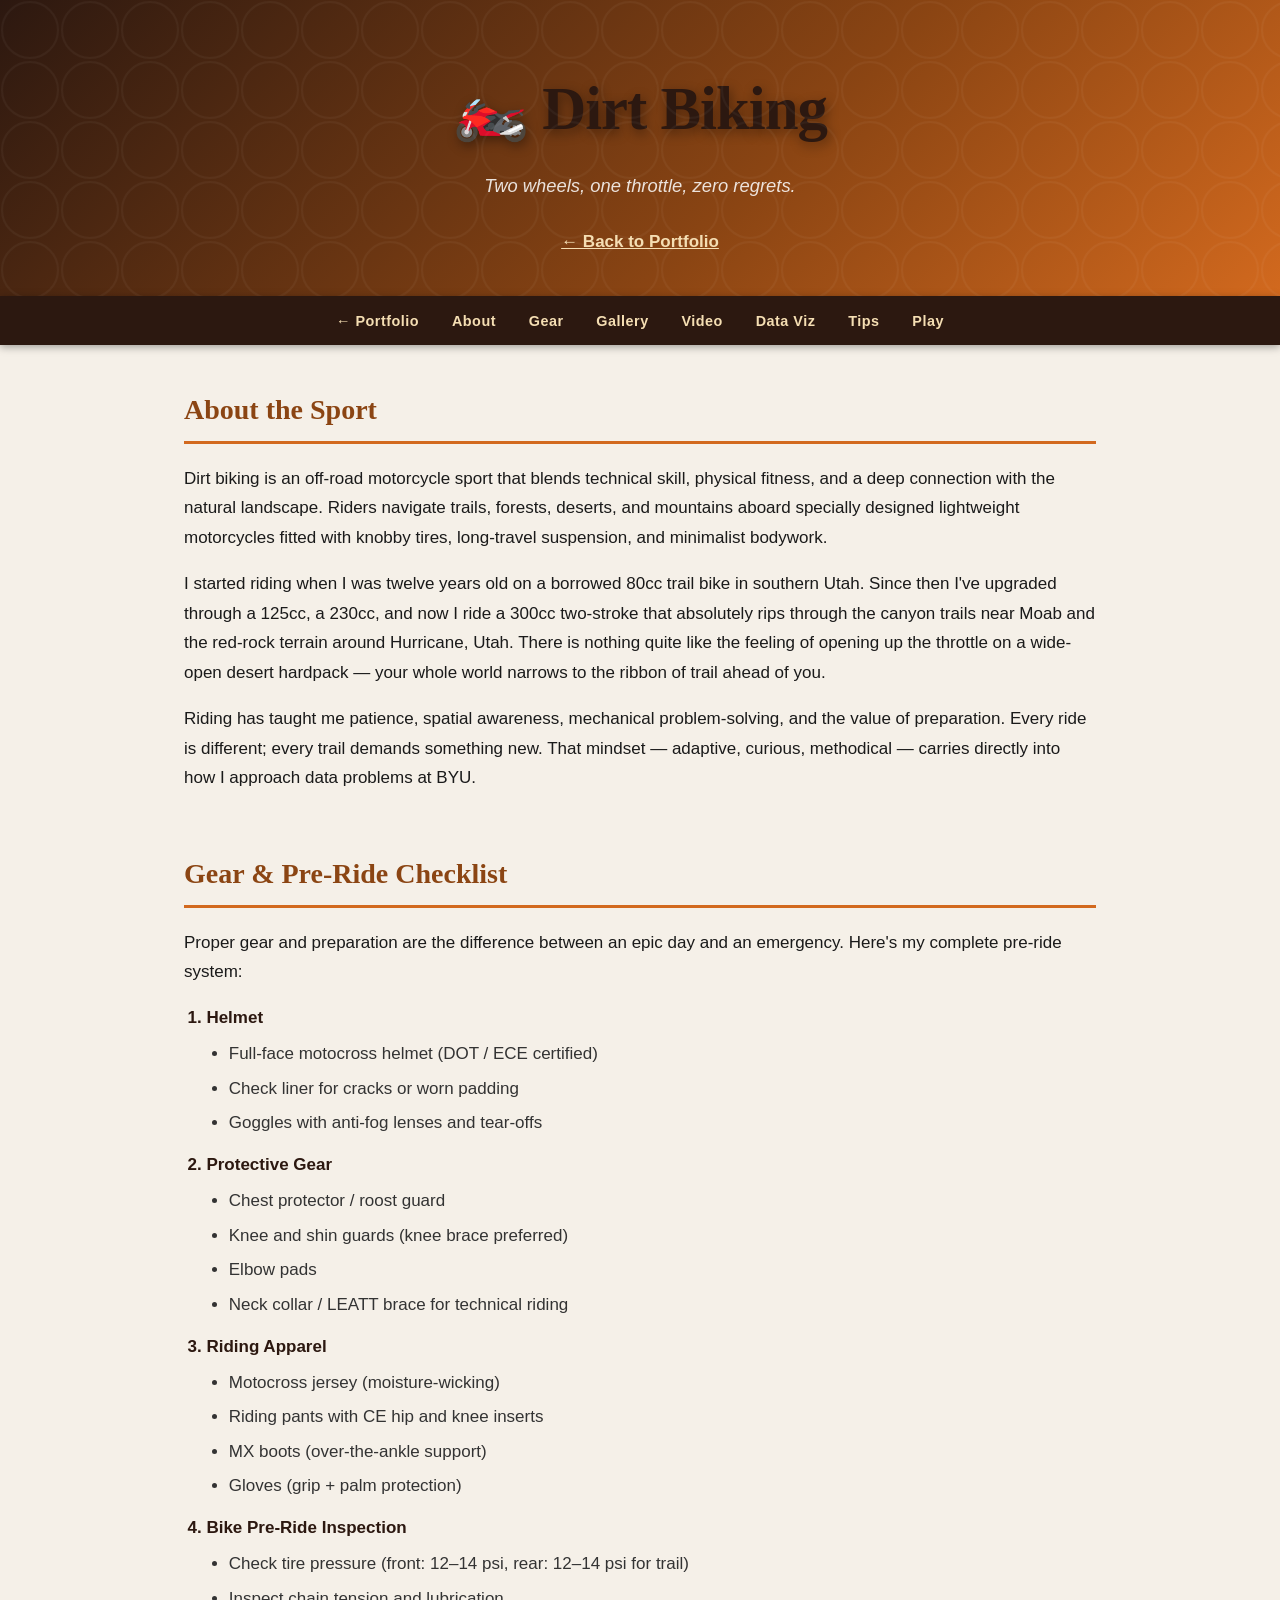
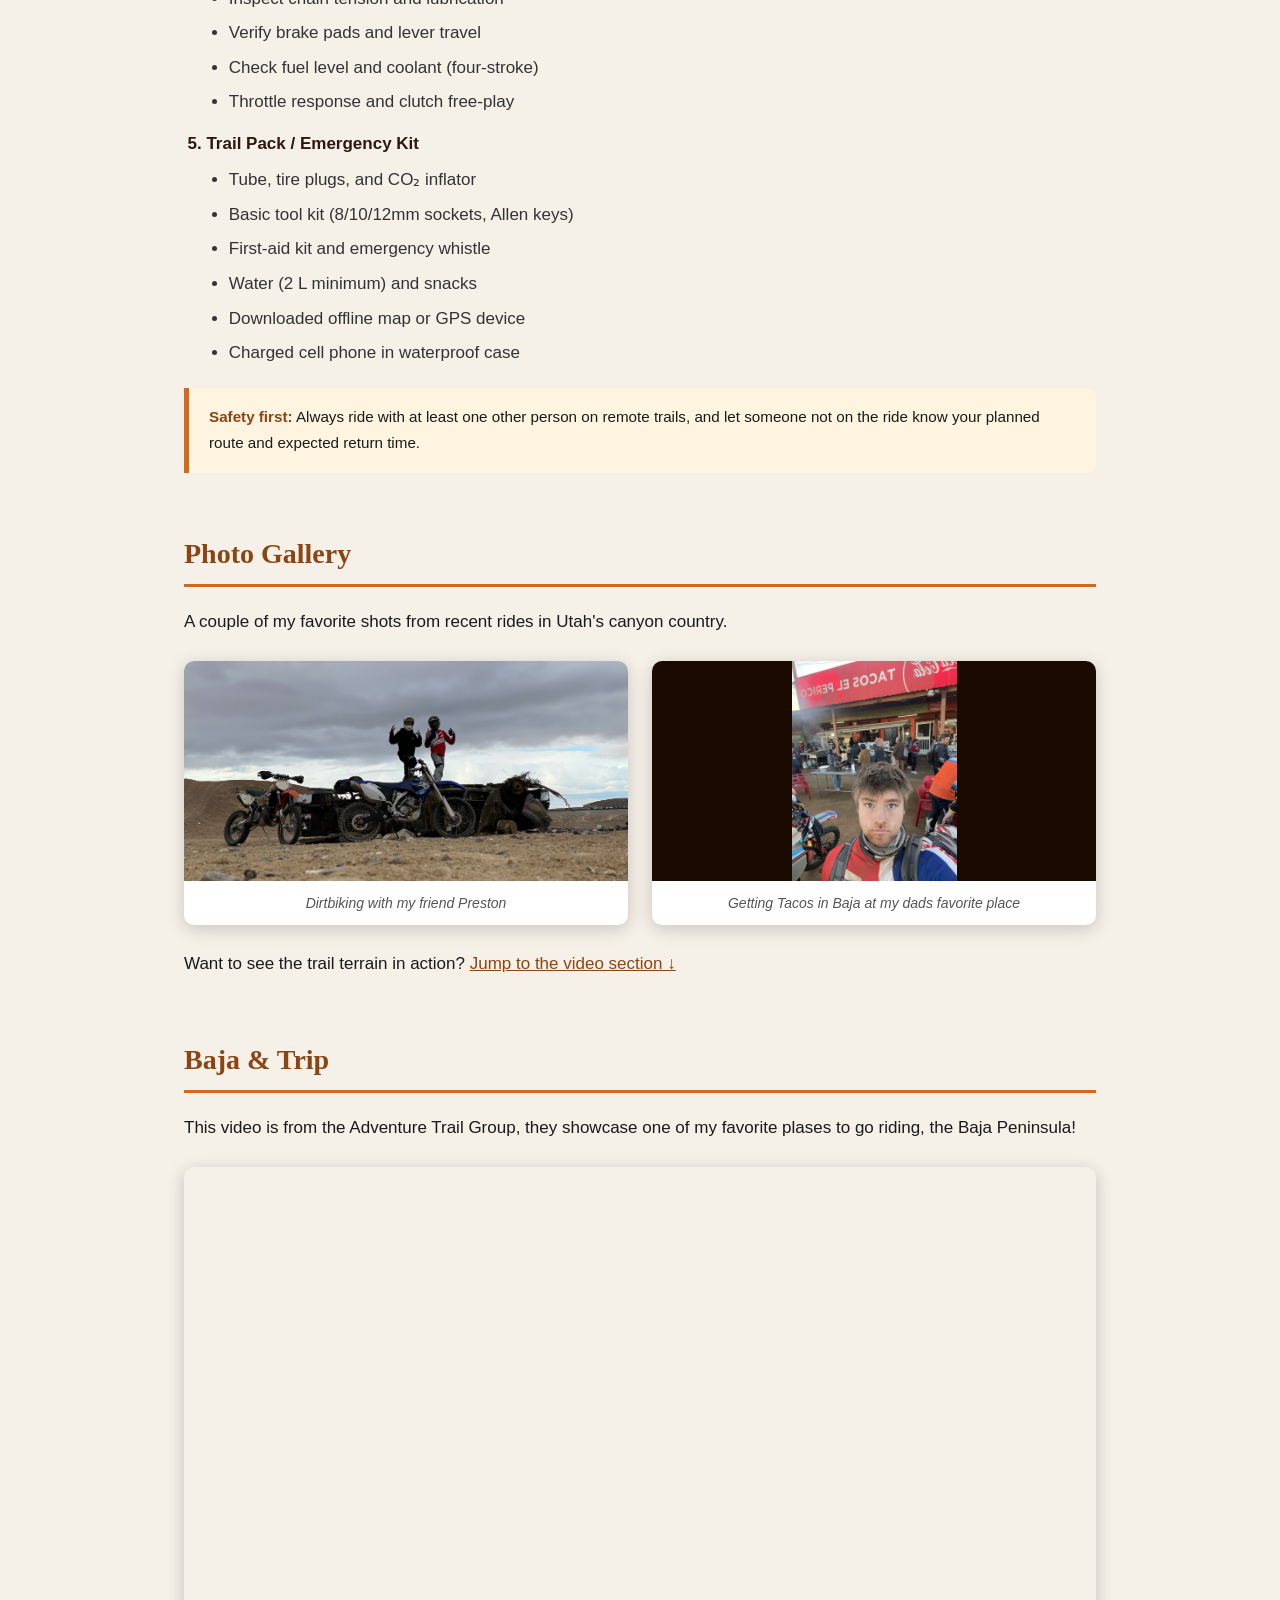
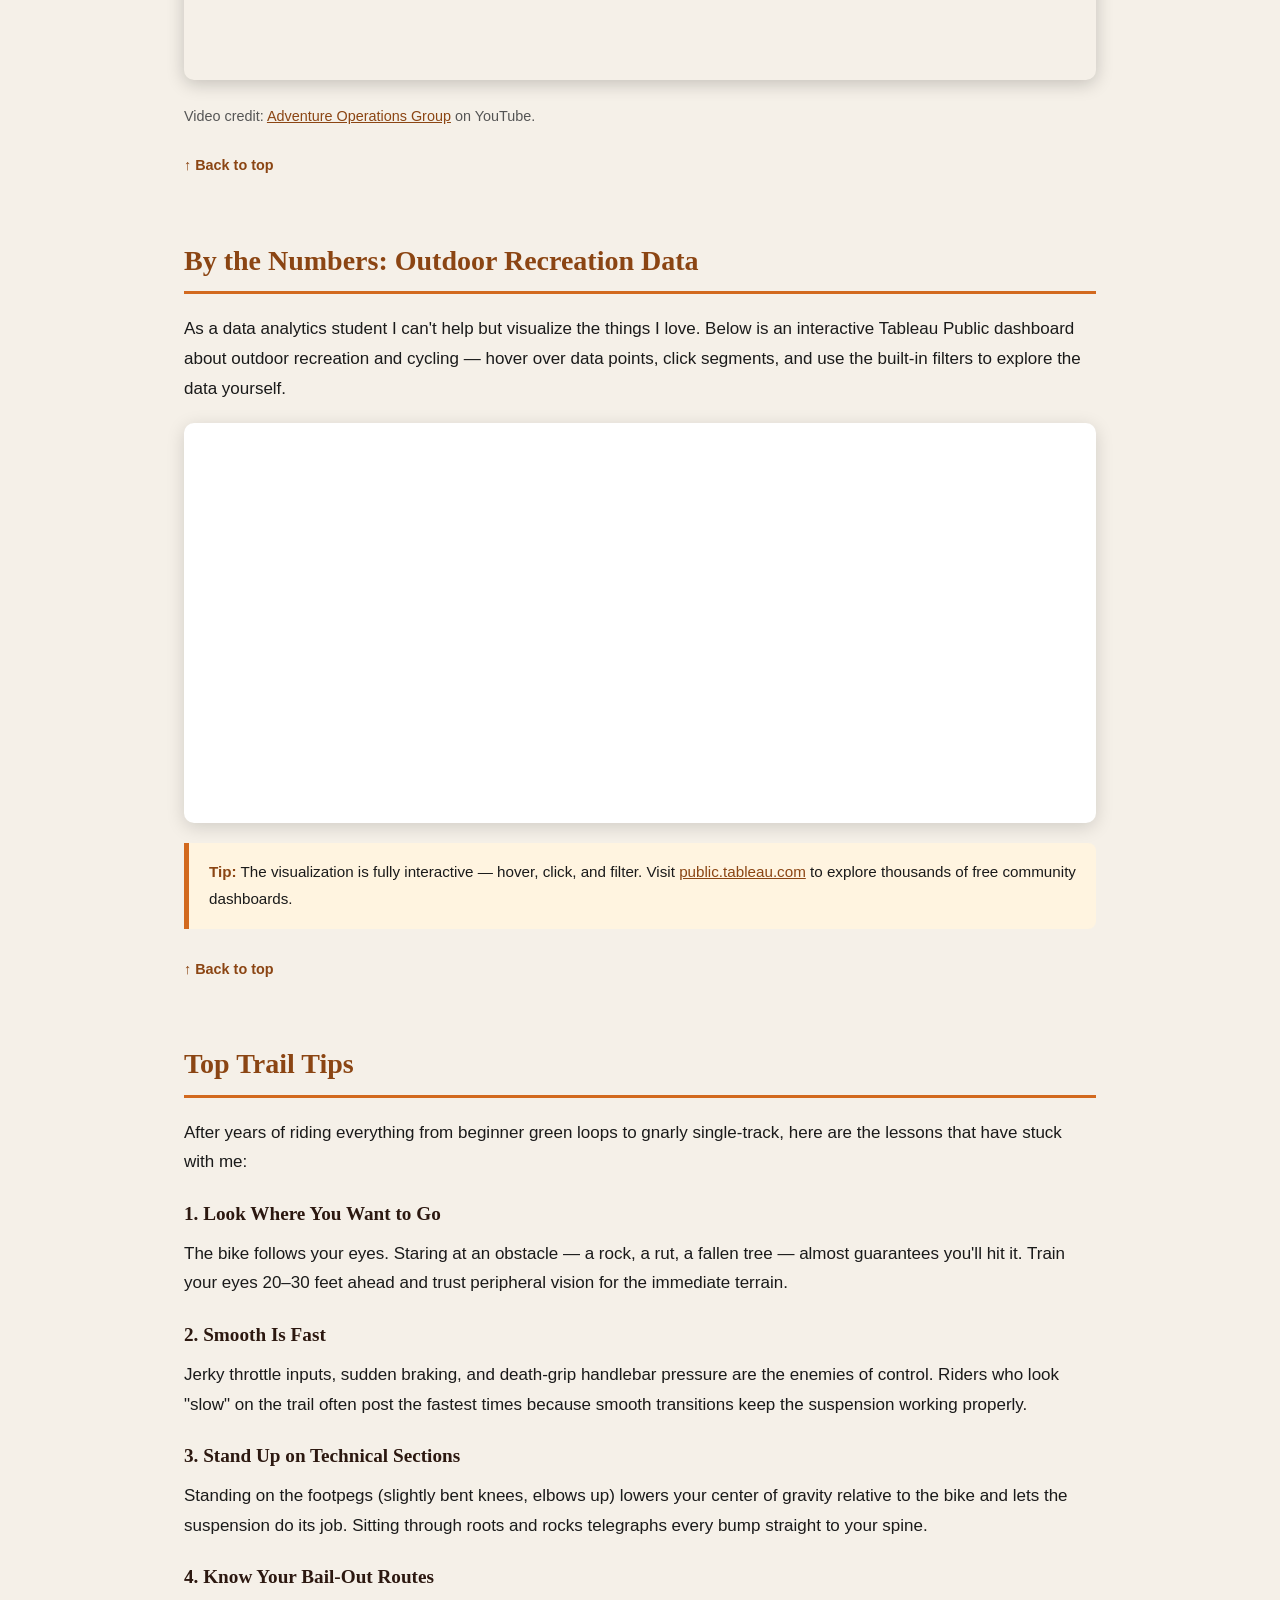
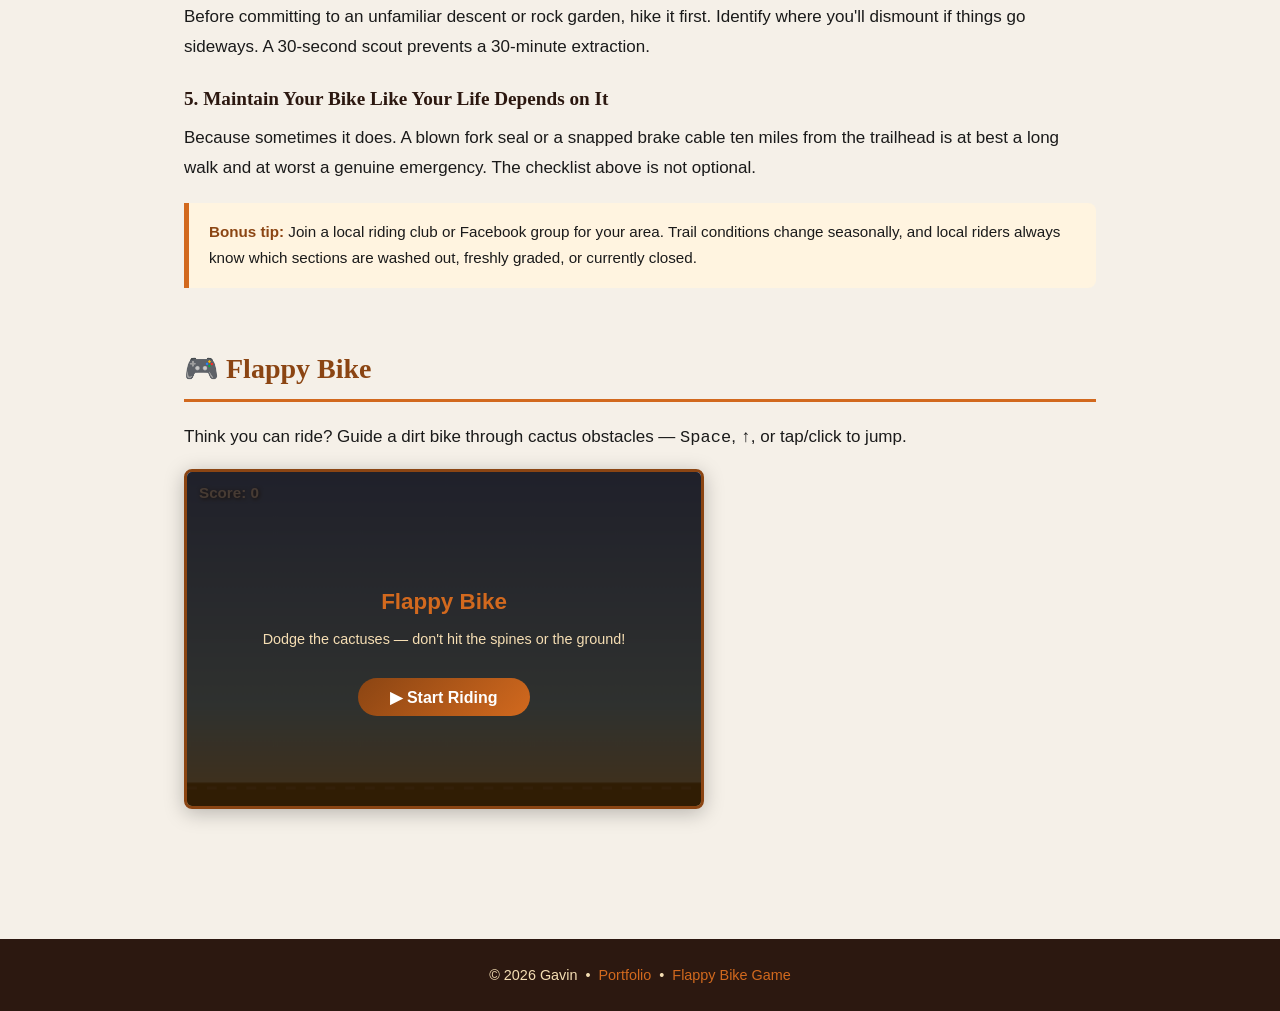
==== commit f951e31a: "Fix tacos image fit using object-fit contain Co-Authored-By: Claude Sonnet 4.6 <noreply@anthropic.co" ====
--- a/dirtbike.html
+++ b/dirtbike.html
@@ -145,7 +145,8 @@
                     <figure class="photo-card">
                         <img
                             src="img/dirtbike-tacos.jpeg"
-                            alt="mexican tacos">
+                            alt="mexican tacos"
+                            style="object-fit: contain; background: #1a0a00;">
                         <figcaption>Getting Tacos in Baja at my dads favorite place</figcaption>
                     </figure>
                 </div>
